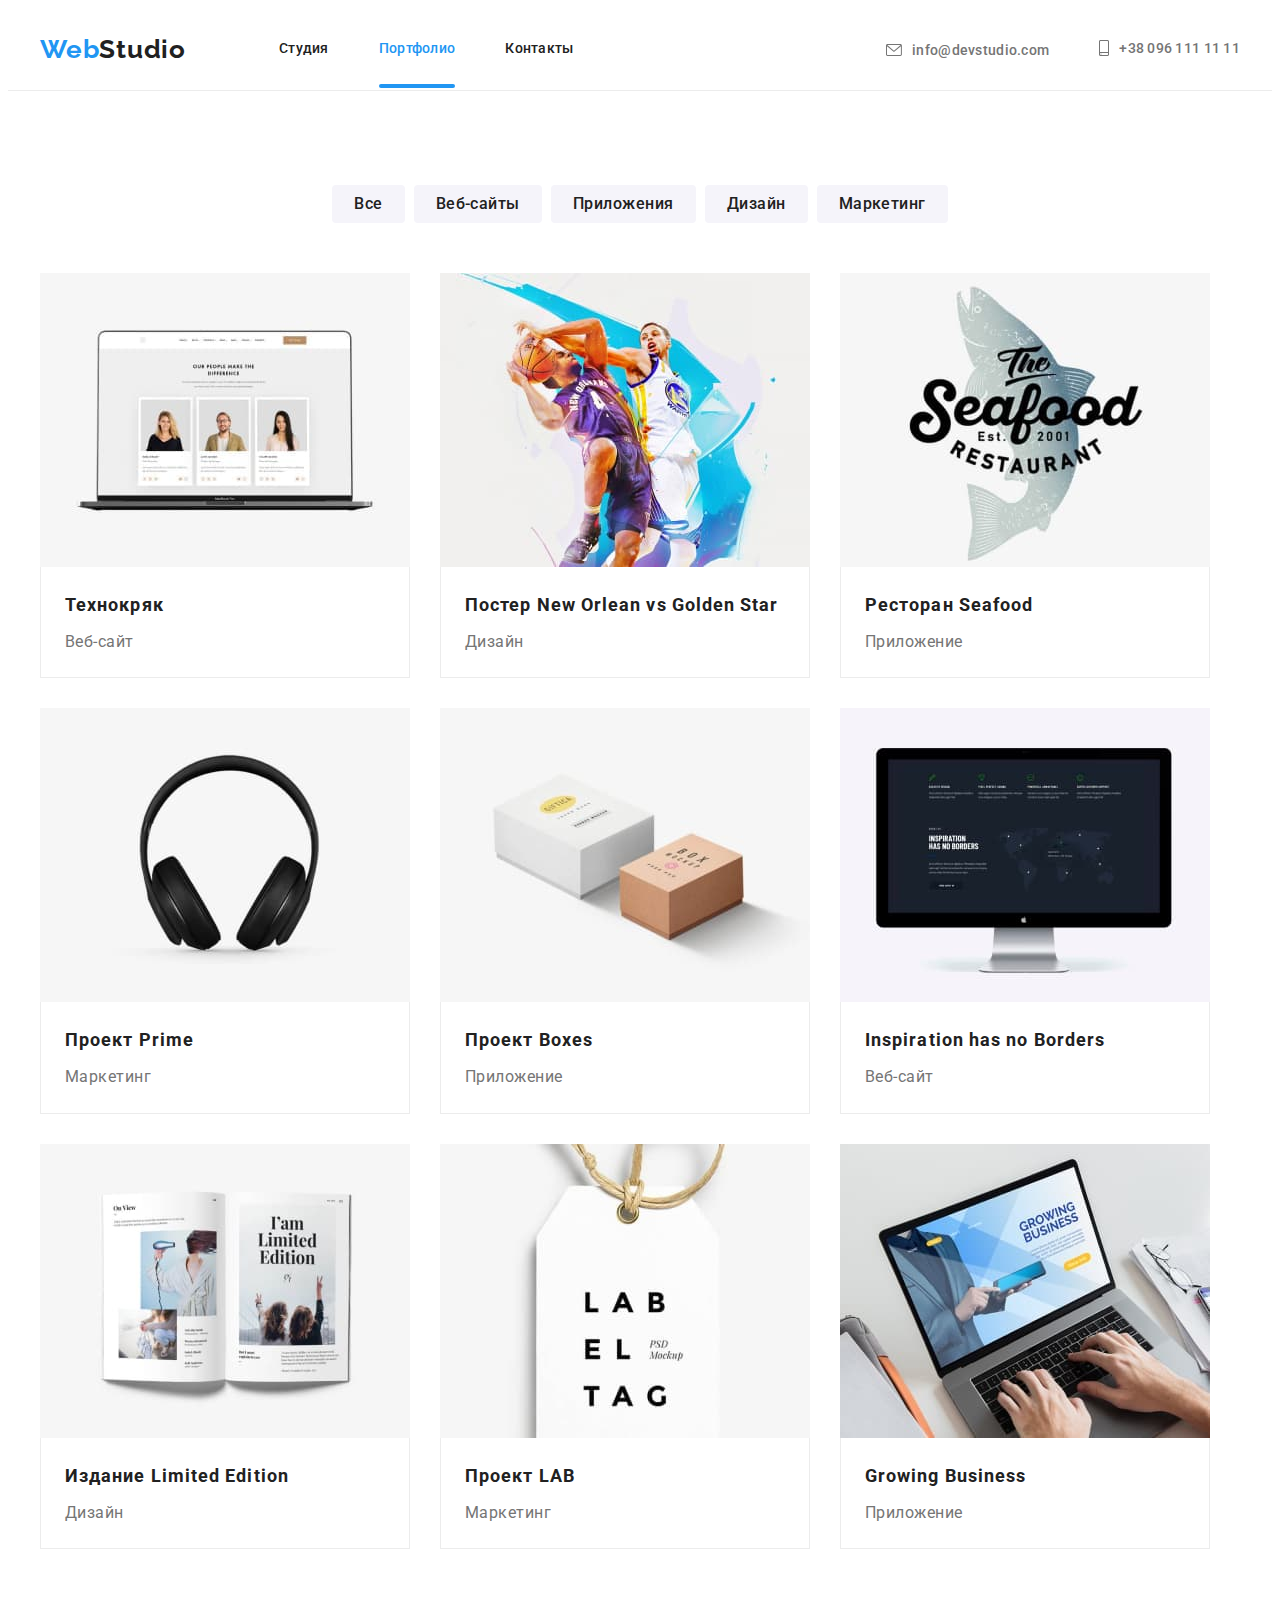
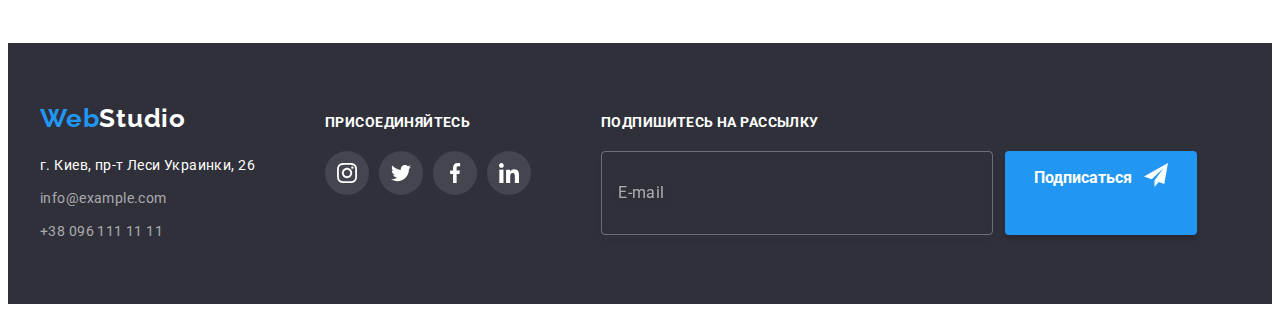
==== portfolio.html @ 739964b4 "copy" ====
<!DOCTYPE html>
<html lang="en">
    <head>
        <meta charset="UTF-8" />
        <meta http-equiv="X-UA-Compatible" content="IE=edge" />
        <meta name="viewport" content="width=device-width, initial-scale=1.0" />
        <title>WebStudio</title>
        <link rel="preconnect" href="https://fonts.googleapis.com" />
        <link rel="preconnect" href="https://fonts.gstatic.com" crossorigin />
        <link
            href="https://fonts.googleapis.com/css2?family=Raleway:wght@700&family=Roboto:wght@400;500;700;900&display=swap"
            rel="stylesheet"
        />
        <link
            rel="stylesheet"
            href="https://cdnjs.cloudflare.com/ajax/libs/modern-normalize/1.1.0/modern-normalize.min.css"
            integrity="sha512-wpPYUAdjBVSE4KJnH1VR1HeZfpl1ub8YT/NKx4PuQ5NmX2tKuGu6U/JRp5y+Y8XG2tV+wKQpNHVUX03MfMFn9Q=="
            crossorigin="anonymous"
            referrerpolicy="no-referrer"
        />
        <link rel="stylesheet" href="./css/styles.css" />
    </head>
    <body class="portfolio-body">
        <header class="header">
            <div class="container">
                <a class="header-logo link" href="/"
                    >Web<span class="header-logo-studio">Studio</span>
                </a>
                <nav class="header-nav">
                    <ul class="header-list list">
                        <li class="header-item">
                            <a href="./index.html" class="header-link link"
                                >Студия</a
                            >
                        </li>

                        <li class="header-item">
                            <a
                                href="./portfolio.html"
                                class="header-link link current"
                                >Портфолио</a
                            >
                        </li>

                        <li class="header-item">
                            <a href="" class="header-link link">Контакты</a>
                        </li>
                    </ul>
                </nav>
                <ul class="contacts list list">
                    <li class="header-contacts-item link">
                        <a
                            href="mailto:info@devstudio.com"
                            class="header-mail link"
                            ><svg
                                class="header-icon envelope"
                                width="16"
                                height="12"
                            >
                                <use
                                    href="./images/icons.svg#icon-envelope"
                                ></use></svg
                            >info@devstudio.com</a
                        >
                    </li>

                    <li class="header-contacts-item link">
                        <a href="tel:+380961111111" class="header-tel link"
                            ><svg
                                class="header-icon envelope"
                                width="10"
                                height="16"
                            >
                                <use
                                    href="./images/icons.svg#icon-smartphone"
                                ></use></svg
                            >+38 096 111 11 11</a
                        >
                    </li>
                </ul>
            </div>
        </header>

        <main>
            <section class="filter section">
                <div class="container">
                    <h1 class="invisible-title" hidden>filter</h1>
                    <ul class="filter-list list">
                        <li class="filter-item">
                            <button type="button" class="filter-btn">
                                Все
                            </button>
                        </li>

                        <li class="filter-item">
                            <button type="button" class="filter-btn">
                                Веб-сайты
                            </button>
                        </li>

                        <li class="filter-item">
                            <button type="button" class="filter-btn">
                                Приложения
                            </button>
                        </li>

                        <li class="filter-item">
                            <button type="button" class="filter-btn">
                                Дизайн
                            </button>
                        </li>

                        <li class="filter-item">
                            <button type="button" class="filter-btn">
                                Маркетинг
                            </button>
                        </li>
                    </ul>
                    <ul class="portfolio-list list">
                        <li class="portfolio-item">
                            <a href="" class="portfolio-link link">
                                <div class="portfolio-top-wrap">
                                    <img
                                        src="./images/imgportfolio1.jpg"
                                        alt="laptop"
                                        width="370"
                                        height="294"
                                    />
                                    <p class="portfolio-hover-text link">
                                        Ресурс предлагает комплексные
                                        предложения с разным уровнем функционала
                                        и сервисов. Все это позволит посетителю
                                        получить исчерпывающие сведения о
                                        компании или частном лице.
                                    </p>
                                </div>

                                <div class="portfolio-title-text">
                                    <h2 class="portfolio-title">Технокряк</h2>
                                    <p class="portfolio-text">Веб-сайт</p>
                                    <p></p>
                                </div>
                            </a>
                        </li>

                        <li class="portfolio-item">
                            <a href="" class="portfolio-link link">
                                <img
                                    src="./images/imgportfolio2.jpg"
                                    alt="basketball"
                                    width="370"
                                    height="294"
                                />
                                <div class="portfolio-title-text">
                                    <h2 class="portfolio-title">
                                        Постер New Orlean vs Golden Star
                                    </h2>
                                    <p class="portfolio-text">Дизайн</p>
                                    <p></p>
                                </div>
                            </a>
                        </li>

                        <li class="portfolio-item">
                            <a href="" class="portfolio-link link">
                                <img
                                    src="./images/imgportfolio3.jpg"
                                    alt="restaurant logo"
                                    width="370"
                                    height="294"
                                />
                                <div class="portfolio-title-text">
                                    <h2 class="portfolio-title">
                                        Ресторан Seafood
                                    </h2>
                                    <p class="portfolio-text">Приложение</p>
                                    <p></p>
                                </div>
                            </a>
                        </li>

                        <li class="portfolio-item">
                            <a href="" class="portfolio-link link">
                                <img
                                    src="./images/imgportfolio4.jpg"
                                    alt="headphone"
                                    width="370"
                                    height="294"
                                />
                                <div class="portfolio-title-text">
                                    <h2 class="portfolio-title">
                                        Проект Prime
                                    </h2>
                                    <p class="portfolio-text">Маркетинг</p>
                                    <p></p>
                                </div>
                            </a>
                        </li>

                        <li class="portfolio-item">
                            <a href="" class="portfolio-link link">
                                <img
                                    src="./images/imgportfolio5.jpg"
                                    alt="boxes"
                                    width="370"
                                    height="294"
                                />
                                <div class="portfolio-title-text">
                                    <h2 class="portfolio-title">
                                        Проект Boxes
                                    </h2>
                                    <p class="portfolio-text">Приложение</p>
                                    <p></p>
                                </div>
                            </a>
                        </li>

                        <li class="portfolio-item">
                            <a href="" class="portfolio-link link">
                                <img
                                    src="./images/imgportfolio6.jpg"
                                    alt="monitor"
                                    width="370"
                                    height="294"
                                />
                                <div class="portfolio-title-text">
                                    <h2 class="portfolio-title">
                                        Inspiration has no Borders
                                    </h2>
                                    <p class="portfolio-text">Веб-сайт</p>
                                    <p></p>
                                </div>
                            </a>
                        </li>

                        <li class="portfolio-item">
                            <a href="" class="portfolio-link link">
                                <img
                                    src="./images/imgportfolio7.jpg"
                                    alt="journal"
                                    width="370"
                                    height="294"
                                />
                                <div class="portfolio-title-text">
                                    <h2 class="portfolio-title">
                                        Издание Limited Edition
                                    </h2>
                                    <p class="portfolio-text">Дизайн</p>
                                    <p></p>
                                </div>
                            </a>
                        </li>

                        <li class="portfolio-item">
                            <a href="" class="portfolio-link link">
                                <img
                                    src="./images/imgportfolio8.jpg"
                                    alt="label"
                                    width="370"
                                    height="294"
                                />
                                <div class="portfolio-title-text">
                                    <h2 class="portfolio-title">Проект LAB</h2>
                                    <p class="portfolio-text">Маркетинг</p>
                                    <p></p>
                                </div>
                            </a>
                        </li>

                        <li class="portfolio-item">
                            <a href="" class="portfolio-link link">
                                <img
                                    src="./images/imgportfolio9.jpg"
                                    alt="growing business"
                                    width="370"
                                    height="294"
                                />
                                <div class="portfolio-title-text">
                                    <h2 class="portfolio-title">
                                        Growing Business
                                    </h2>
                                    <p class="portfolio-text">Приложение</p>
                                    <p></p>
                                </div>
                            </a>
                        </li>
                    </ul>
                </div>
            </section>
        </main>

        <footer class="footer">
            <div class="container">
                <div class="address">
                    <a class="footer-logo link" href="WedStudio"
                        >Web<span class="footer-studio">Studio</span>
                    </a>
                    <address class="footer-address">
                        <ul class="footer-list list">
                            <li class="footer-item">
                                <a
                                    class="footer-addres-link link"
                                    href="https://goo.gl/maps/2mAzJmAGpDU8Xr4V7"
                                    target="_blank"
                                    rel="noopener nofollow noreferrer"
                                    >г. Киев, пр-т Леси Украинки, 26</a
                                >
                            </li>

                            <li class="footer-item">
                                <a
                                    class="footer-link link"
                                    href="mailto:info@devstudio.com"
                                    >info@example.com</a
                                >
                            </li>

                            <li class="footer-item">
                                <a
                                    class="footer-tel link"
                                    href="tel:+380961111111"
                                    >+38 096 111 11 11</a
                                >
                            </li>
                        </ul>
                    </address>
                </div>

                <div class="join">
                    <strong class="join-title">присоединяйтесь</strong>
                    <ul class="join-list list">
                        <li class="join-item">
                            <a href="" class="join-link link">
                                <svg class="join-icon" width="20" height="20">
                                    <use
                                        href="./images/icons.svg#icon-instagram"
                                    ></use>
                                </svg>
                            </a>
                        </li>
                        <li class="join-item">
                            <a href="" class="join-link link"
                                ><svg class="join-icon" width="20" height="20">
                                    <use
                                        href="./images/icons.svg#icon-twitter"
                                    ></use></svg
                            ></a>
                        </li>
                        <li class="join-item">
                            <a href="" class="join-link link"
                                ><svg class="join-icon" width="20" height="20">
                                    <use
                                        href="./images/icons.svg#icon-facebook"
                                    ></use></svg
                            ></a>
                        </li>
                        <li class="join-item">
                            <a href="" class="join-link link"
                                ><svg class="join-icon" width="20" height="20">
                                    <use
                                        href="./images/icons.svg#icon-linkedin"
                                    ></use></svg
                            ></a>
                        </li>
                    </ul>
                </div>

                <div class="subscribe">
                    <strong class="subscribe-title"
                        >Подпишитесь на рассылку</strong
                    >
                    <form class="subscribe-wrap">
                        <input
                            type="email"
                            name="subscribe-email"
                            id="subscribe-email"
                            placeholder="E-mail"
                            class="subscribe-input-email"
                        />
                        <button type="submit" class="subscribe-btn">
                            Подписаться
                            <svg class="subscribe-icon" width="24" height="24">
                                <use
                                    href="./images/icons.svg#icon-icon-send"
                                ></use>
                            </svg>
                        </button>
                    </form>
                </div>
            </div>
        </footer>
    </body>
</html>
---- css/styles.css ----
/* logo та зсилки (якорі)  color: #2196F3 */
/* Колір основного тексту  color: #212121; */
/* Додатковий колір тексту color: #757575; */
/* колір заголовоку та шрифту футера color: #ffffff;  */
/* футер та перша секція   background: #2F303A */
/* шрифти font-family: 'Raleway', sans-serif;
font-family: 'Roboto', sans-serif; */
/* * {
    margin: 0;
    padding: 0;
    box-sizing: border-box;
} */
:root {
    --font-family-color: #212121;
    --btn-color: #ffffff;
    --btn-br-color: #2196f3;
    --hero-title-color: #fff;
    --mine-title-color: #212121;
    --mine-color-text: #212121;
    --second-color-text: #757575;
    --accent-color: #2196f3;
    --mine-br-color: #ffffff;
    --second-br-color: #2f303a;
    --third-br-color: #e5e5e5;
    --border-solid-color: #ececec;
    --btn-color-blak: #212121;
    --typical-margin: 20px;
    --typical-secon-margine: 30px;
    --icon-color: #afb1b8;
    --second-icon-color: #ffffff;
    --third-icon-color: #212121;
    --card-shadow: 0px 2px 1px -1px rgba(0, 0, 0, 0.2),
        0px 1px 1px 0px rgba(0, 0, 0, 0.14), 0px 1px 3px 0px rgba(0, 0, 0, 0.12);
    --second-title-color: #ffffff;
    ---transition-hover: 250ms cubic-bezier(0.4, 0, 0.2, 1);
}

/* -------------------------------------RESET------------------------------------ */

p,
h1,
h2,
h3,
h4,
h5,
h6 {
    margin: 0;
}

ul,
ol {
    margin: 0;
    padding-left: 0;
}

button {
    cursor: pointer;
}

img {
    display: block;
    max-width: 100%;
    height: auto;
}

body {
    font-family: "Roboto", sans-serif;
    color: var(--font-family-color);
}

.container {
    width: 1200px;
    margin: 0 auto;
    padding-left: 15px;
    padding-right: 15px;
}

.link {
    text-decoration: none;
}

.list {
    list-style: none;
}
/* --------------------------HEADER------------------------------------ */

.header {
    /* padding-top: 24px;
    padding-bottom: 25px; */

    border-bottom: 1px solid var(--border-solid-color);
    background: var(--mine-br-color);
}

.header-logo {
    margin-right: 93px;

    font-family: "Raleway";
    font-weight: 700;
    font-size: 26px;
    line-height: 1.19;
    letter-spacing: 0.03em;
    color: var(--accent-color);
}

.header-logo-studio {
    color: var(--mine-title-color);
}

/* --------------------------HEADER-NAV----------------------------------- */

.header .container {
    display: flex;
    align-items: center;
}

.header-list {
    display: flex;
    align-items: center;
}

.contacts {
    display: flex;
    margin-left: auto;
    align-items: baseline;
}

.header-list li:not(:last-child),
.contacts li:not(:last-child) {
    margin-right: 50px;
}

.header .header-link {
    color: var(--mine-title-color);
    padding-top: 32px;
    padding-bottom: 32px;
    position: relative;
    transition: color var(---transition-hover);
}

.header-nav {
    background-color: var(--mine-br-color);
}

.header-nav {
    font-weight: 500;
    font-size: 14px;
    line-height: 1.14;
    letter-spacing: 0.02em;

    color: var(--mine-title-color);
    background-color: var(--mine-br-color);
}

.header-list .header-link.current {
    color: var(--accent-color);
}

.header-link.current::after {
    content: "";
    position: absolute;
    width: 100%;
    height: 4px;
    border-radius: 2px;
    background-color: var(--accent-color);
    left: 0;
    bottom: 0;
}

.header-mail,
.header-tel {
    display: flex;
    align-items: center;

    font-weight: 500;
    font-size: 14px;
    line-height: 16px;
    letter-spacing: 0.02em;
    color: var(--second-color-text);
    padding: 32px 0;
    transition: color var(---transition-hover);
}

.header-link:hover,
.header-link:focus,
.header-mail:hover,
.header-mail:focus,
.header-tel:hover,
.header-tel:focus {
    color: var(--accent-color);
}

.header-contacts-item .header-icon {
    margin-right: 10px;
    fill: currentColor;
}

.header-contacts-item:hover .header-icon,
.header-contacts-item:focus .header-icon {
    fill: currentColor;
}

/* --------------------------HERO----------------------------------- */

.hero {
    max-width: 1600px;
    /* align-items: center; */
    margin: 0 auto;
    background-color: #2f303a;
    background-image: linear-gradient(
            rgba(47, 48, 58, 0.4),
            rgba(47, 48, 58, 0.4)
        ),
        url(../images/hero-img.jpg);
    background-repeat: no-repeat;
    background-position: center;
    background-size: cover;
    padding: 200px 0;
    /* flex-grow: 1; */
}

.hero-title {
    font-weight: 900;
    font-size: 44px;
    line-height: 1.36;
    color: var(--hero-title-color);
    text-align: center;
    letter-spacing: 0.06em;
    text-transform: uppercase;
    margin-bottom: 30px;
}

.hero-btn {
    padding: 10px 32px;

    font-family: inherit;
    font-weight: 700;
    font-size: 16px;
    line-height: 1.87;
    text-align: center;
    color: var(--btn-color);
    background-color: var(--btn-br-color);
    box-shadow: 0px 4px 4px rgba(0, 0, 0, 0.15);
    border-radius: 4px;
    margin: 0 auto;
    display: block;
    border: none;
    transition: background var(---transition-hover),
        box-shadow var(---transition-hover);
}

.hero-btn:hover,
.hero-btn:focus {
    background: #188ce8;
    box-shadow: 0px 4px 4px rgba(0, 0, 0, 0.15);
    border-radius: 4px;
}

/* --------------------------SPECIFIX----------------------------------- */

.specifics {
    padding-top: 94px;
}

.specifics .specifics-list {
    display: flex;
    align-items: center;
    justify-content: space-between;
}

.for-img {
    height: 120px;
    display: flex;
    align-items: center;
    justify-content: center;

    background: #f5f4fa;
    border-radius: 4px;
    margin-bottom: 30px;
}

.specifics-icon {
    width: 70px;
    height: 70px;
}

.specifics-item {
    width: 270px;
}

.invisible-title,
.hidden {
    position: absolute;
    width: 1px;
    height: 1px;
    margin: -1px;
    border: 0;
    padding: 0;
    white-space: nowrap;
    clip-path: inset(100%);
    clip: rect(0 0 0 0);
    overflow: hidden;
}

.specifics-title {
    font-weight: 700;
    font-size: 14px;
    line-height: 1.14;
    letter-spacing: 0.03em;
    text-transform: uppercase;
    color: var(--mine-color-text);
    margin-bottom: 10px;
}

.specifics-text {
    font-size: 14px;
    line-height: 1.71;
    letter-spacing: 0.03em;
    color: var(--second-color-text);
    /* max-width: 270px; */
}

/* --------------------------ABOUT----------------------------------- */

.about {
    padding-top: 94px;
    padding-bottom: 94px;
}

.about .about-list {
    display: flex;
    align-items: center;
}

.about .about-item + .about-item {
    flex-basis: calc(100% / 3 - 30px);
    margin-left: 30px;
}

.about-top-wrap {
    position: relative;
}

.about-top-text {
    position: absolute;
    left: 0;
    bottom: 0;
    height: 70px;
    width: 100%;

    font-weight: 700;
    font-size: 14px;
    line-height: 1.14;
    text-align: center;
    letter-spacing: 0.03em;
    text-transform: uppercase;
    background: rgba(47, 48, 58, 0.8);
    color: var(--second-title-color);
    /* padding: 27px 0px; */
    padding: 27px 0px;
}

.about-title {
    font-weight: 700;
    font-size: 36px;
    line-height: 1.16;
    text-align: center;
    letter-spacing: 0.03em;
    color: var(--mine-color-text);
    margin-bottom: 50px;
}

/* --------------------------TEAM----------------------------------- */

.team {
    padding-top: 94px;
    padding-bottom: 94px;
    background-color: #f5f4fa;
}

.team .team-list {
    display: flex;
}

.team .team-item:not(:last-child) {
    margin-right: 30px;
}

.team-text-center {
    background-color: #fff;
    text-align: center;
    padding-top: 30px;
    padding-bottom: 30px;
    box-shadow: 0px 1px 3px rgba(0, 0, 0, 0.12), 0px 1px 1px rgba(0, 0, 0, 0.14),
        0px 2px 1px rgba(0, 0, 0, 0.2);
    border-radius: 0px 0px 4px 4px;
}

.team-title {
    font-weight: 700;
    font-size: 36px;
    line-height: 1.16;
    text-align: center;
    letter-spacing: 0.03em;
    color: var(--mine-title-color);
    margin-bottom: 50px;
}

.team-title-bottom {
    font-weight: 500;
    font-size: 16px;
    line-height: 1.19;
    text-align: center;
    letter-spacing: 0.03em;

    color: var(--mine-color-text);
    margin-bottom: 10px;
}
.team-text {
    line-height: 1.18;
    text-align: center;
    letter-spacing: 0.03em;
    color: var(--second-color-text);
    margin-bottom: 16px;
}

/* soc */

.team-soc-list {
    display: flex;
    justify-content: center;
}

.team-soc-item {
    width: 44px;
    height: 44px;
    margin-right: 10px;
}

.team-soc-item:last-child {
    margin-right: 0;
}

.team-soc-link {
    width: 100%;
    height: 100%;
    background-color: var(--btn-color);
    border-radius: 50%;
    display: flex;
    align-items: center;
    justify-content: center;
    transition: background-color var(---transition-hover);
}

.team-soc-icon {
    fill: var(--icon-color);
    transition: fill var(---transition-hover);
}

.team-soc-link:hover,
.team-soc-link:focus {
    background-color: var(--btn-br-color);
}

.team-soc-link:hover .team-soc-icon,
.team-soc-link:focus .team-soc-icon {
    fill: var(--btn-color);
}

/* --------------------------CUSTOMERS----------------------------------- */

.customers {
    padding-top: 94px;
    padding-bottom: 94px;
}

.customers-title {
    font-weight: 700;
    font-size: 36px;
    line-height: 1.16;
    text-align: center;
    letter-spacing: 0.03em;
    color: var(--mine-title-color);
    margin-bottom: 50px;
}

.customers-list {
    padding: 0;
    margin: 0;

    display: flex;
    flex-wrap: nowrap;
    margin-left: calc(-1 * var(--typical-secon-margine));
    margin-top: calc(-1 * var(--typical-secon-margine));
}

.customers-list > .customers-item {
    flex-basis: calc(100% / 6 - var(--typical-secon-margine));
    margin-left: var(--typical-secon-margine);
    margin-top: var(--typical-secon-margine);

    width: 170px;
    height: 92px;
}

.customers-link {
    width: 100%;
    height: 100%;
    display: flex;
    align-items: center;
    justify-content: center;

    border: 1px solid #afb1b8;
    border-radius: 4px;
    transition: border var(---transition-hover);
}

.customers-icon {
    fill: #afb1b8;
    transition: fill var(---transition-hover);
}

.customers-link:hover,
.customers-link:focus {
    border: 1px solid var(--btn-br-color);
}

.customers-link:hover .customers-icon,
.customers-link:focus .customers-icon {
    fill: var(--btn-br-color);
}

/* --------------------------FOOTER----------------------------------- */

.footer {
    background-color: #2f303a;
    padding: 60px 0;
}

.footer .container {
    display: flex;
    align-items: baseline;
}

.footer-logo {
    display: block;
    font-family: "Raleway";
    font-weight: 700;
    font-size: 26px;
    line-height: 1.19;
    letter-spacing: 0.03em;
    color: #2196f3;

    margin-bottom: var(--typical-margin);
}

.footer-studio {
    color: #ffffff;
}

.footer-adres {
    font-style: normal;
    margin-top: 20px;
    /* outline: 1px solid pink; */
}

.footer-list .footer-item + .footer-item {
    margin-top: 9px;
}

.footer-addres-link {
    font-size: 14px;
    font-style: normal;
    line-height: 1.71;
    letter-spacing: 0.03em;
    color: #ffffff;
}

.footer-link,
.footer-tel {
    font-style: normal;
    font-size: 14px;
    line-height: 1.71;
    letter-spacing: 0.03em;
    color: rgba(255, 255, 255, 0.6);
    display: block;
}

/* ---------------------------------JOIN---------------------------------------- */

.join {
    margin-left: 70px;
}

.join-title,
.subscribe-title {
    font-family: "Roboto";
    font-weight: 700;
    font-size: 14px;
    line-height: 1.14;
    letter-spacing: 0.03em;
    text-transform: uppercase;

    color: var(--second-title-color);
}

.join-list {
    display: flex;
    margin-top: var(--typical-margin);
}

.join-item {
    width: 44px;
    height: 44px;
    margin-right: 10px;
}

.join-item:last-child {
    margin-right: 0;
}

.join-link {
    width: 100%;
    height: 100%;
    background: rgba(255, 255, 255, 0.1);
    border-radius: 50%;
    display: flex;
    align-items: center;
    justify-content: center;
    transition: background-color var(---transition-hover);
}

.join-icon {
    fill: var(--second-icon-color);
    transition: fill var(---transition-hover);
}

.join-link:hover,
.join-link:focus {
    background-color: var(--btn-br-color);
}

.join-link:hover .join-icon,
.join-link:focus .join-icon {
    fill: var(--btn-color);
}

/* --------------------------SUBSCRIBE----------------------------------- */

.subscribe {
    margin-left: 70px;
}

.subscribe-wrap {
    display: flex;
    margin-top: var(--typical-margin);
}

.subscribe-input-email {
    background-color: transparent;
    border: 1px solid rgba(255, 255, 255, 0.3);
    filter: drop-shadow(0px 4px 4px rgba(0, 0, 0, 0.15));
    border-radius: 4px;
    margin-right: 12px;
    padding: 16px;

    width: 358px;
    height: 50px;

    font-size: 16px;
    line-height: 1.25;
    display: flex;
    align-items: center;
    letter-spacing: 0.03em;

    color: rgba(255, 255, 255, 0.6);
}

.subscribe-input-email::placeholder {
    font-family: "Roboto";
    font-style: normal;
    font-weight: 400;
    font-size: 16px;
    line-height: 1.25;

    display: flex;
    align-items: center;
    letter-spacing: 0.03em;

    color: rgba(255, 255, 255, 0.6);
}

.subscribe-btn {
    padding: 12px 29px;

    font-family: inherit;
    font-weight: 700;
    font-size: 16px;
    line-height: 1.87;
    text-align: center;
    color: var(--btn-color);
    background-color: var(--btn-br-color);
    box-shadow: 0px 4px 4px rgba(0, 0, 0, 0.15);
    border-radius: 4px;
    margin: 0 auto;
    display: flex;
    border: none;
    transition: background var(---transition-hover),
        box-shadow var(---transition-hover);
}

.subscribe-btn:hover,
.subscribe-btn:focus {
    background: #188ce8;
    box-shadow: 0px 4px 4px rgba(0, 0, 0, 0.15);
    border-radius: 4px;
}

.subscribe-icon {
    margin-left: 12px;
}

/* --------------------------portfolio.html----------------------------------- */

/* --------------------------FILTER-BTN----------------------------------- */

.filter {
    padding-top: 94px;
    padding-bottom: 94px;
}
.filter .filter-list {
    display: flex;
    align-items: center;
    justify-content: center;
}

.filter .filter-item:not(:last-child) {
    margin-right: 9px;
}

.filter-list {
    margin-bottom: 50px;
}

.filter-btn {
    padding: 6px 22px;
    font-family: inherit;
    font-weight: 500;
    font-size: 16px;
    line-height: 1.62;
    text-align: center;
    letter-spacing: 0.03em;
    color: var(--btn-color-blak);
    background: #f5f4fa;
    border-radius: 4px;
    border: none;
    transition: background var(---transition-hover),
        color var(---transition-hover), box-shadow var(---transition-hover);
}

.filter-btn:hover,
.filter-btn:focus {
    background: var(--btn-br-color);
    color: var(--btn-color);
    box-shadow: 0px 3px 1px rgba(0, 0, 0, 0.1), 0px 1px 2px rgba(0, 0, 0, 0.08),
        0px 2px 2px rgba(0, 0, 0, 0.12);
    border-radius: 4px;
}

.filter .portfolio-list {
    display: flex;
    flex-wrap: wrap;
}

.filter .portfolio-item {
    margin-right: 30px;
    margin-bottom: 30px;
}

.filter .portfolio-item:nth-child(3n) {
    margin-right: 0;
}

.filter .portfolio-item:nth-last-child(-n + 3) {
    margin-bottom: 0px;
}

/* --------------------------------PORTFOLIO------------------------------------- */

.portfolio-link {
    display: block;
}

.portfolio-link:hover,
.portfolio-link:focus {
    box-shadow: 0px 1px 1px rgba(0, 0, 0, 0.12), 0px 4px 4px rgba(0, 0, 0, 0.06),
        1px 4px 6px rgba(0, 0, 0, 0.16);
    transition: box-shadow var(---transition-hover);
}

.portfolio-link:hover .portfolio-hover-text,
.portfolio-link:focus .portfolio-hover-text {
    transform: translateY(0%);
}

.portfolio-top-wrap {
    position: relative;
    overflow: hidden;
}

.portfolio-hover-text {
    position: absolute;
    top: 0;

    font-style: normal;
    font-weight: 400;
    font-size: 18px;
    line-height: 1.56;

    padding: 63px 24px;
    line-height: 1.5;
    height: 100%;
    transform: translateY(100%);
    transition: transform 300ms linear;

    color: var(--hero-title-color);
    background: rgba(33, 150, 243, 0.9);
}

.portfolio-title-text {
    padding: 20px 24px;
    border-left: 1px solid var(--border-solid-color);
    border-right: 1px solid var(--border-solid-color);
    border-bottom: 1px solid var(--border-solid-color);
}

.portfolio-title {
    margin-bottom: 4px;
    font-weight: 700;
    font-size: 18px;
    line-height: 2;
    letter-spacing: 0.06em;
    color: var(--mine-color-text);
}
.portfolio-text {
    line-height: 1.9;
    letter-spacing: 0.03em;
    color: var(--second-color-text);
}

/* --------------------------------------------------------BACKDROP----------------------------------------------- */

.backdrop {
    width: 100%;
    height: 100%;
    position: fixed;
    /* width: 1600px;
    height: 1024px; */
    left: 0px;
    top: 0px;

    background: rgba(0, 0, 0, 0.2);

    transition: visibility var(---transition-hover),
        opacity var(---transition-hover);
}

.backdrop.is-hidden .modal {
    transform: translate(-50%, -50%) scale(1.1) rotateX(90deg);
}

/* --------------------------------------------------------MODAL----------------------------------------------- */

.modal {
    position: absolute;
    width: 528px;
    min-height: 581px;
    left: 50%;
    top: 50%;
    transform: translate(-50%, -50%) scale(1) rotateZ(0);
    transition: transform var(---transition-hover);

    background: var(--mine-br-color);
    box-shadow: 0px 1px 3px rgba(0, 0, 0, 0.12), 0px 1px 1px rgba(0, 0, 0, 0.14),
        0px 2px 1px rgba(0, 0, 0, 0.2);
    border-radius: 4px;
    padding: 40px;
}

.modal-btn-close {
    position: absolute;
    top: 10px;
    right: 10px;

    height: 30px;

    display: flex;
    align-items: center;
    justify-content: center;

    border-radius: 50%;
    background: transparent;
    border: 1px solid rgba(0, 0, 0, 0.1);
}

.modal-btn-close-icon {
    transition: fill var(---transition-hover);
}

.modal-btn-close:hover .modal-btn-close-icon,
.modal-btn-close:focus .modal-btn-close-icon {
    fill: var(--btn-br-color);
}

.is-hidden {
    visibility: hidden;
    opacity: 0;
    pointer-events: none;
}

.no-scroll {
    overflow: hidden;
}

/* --------------------------------------------------------FORM----------------------------------------------- */

.modal-title {
    font-weight: 700;
    font-size: 20px;
    line-height: 1.15;
    text-align: center;
    letter-spacing: 0.03em;

    color: var(--mine-title-color);
    margin-bottom: 12px;
}

.modal-field {
    /* position: relative; */
    margin-bottom: 10px;
}

.input-wrap {
    position: relative;
}

.modal-label {
    font-size: 12px;
    line-height: 1.16;

    letter-spacing: 0.01em;

    color: var(--second-color-text);

    margin-bottom: 4px;
}

.modal-input {
    position: relative;

    width: 100%;
    height: 40px;
    /* margin-bottom: 14px; */
    margin-top: 4px;
    padding-left: 42px;

    outline: none;
    border: 1px solid rgba(33, 33, 33, 0.2);
    border-radius: 4px;
    transition: border var(---transition-hover);
}

/* input-icon */

.input-icon {
    position: absolute;

    top: 50%;
    left: 15px;

    fill: var(--third-icon-color);

    transform: translateY(-50%);
    transition: fill var(---transition-hover);
}

.modal-input:focus-within ~ .input-icon {
    fill: var(--accent-color);
}

.modal-input:hover,
.modal-input:focus {
    border: 1px solid var(--accent-color);
}

.modal-text {
    width: 100%;
    height: 100px;
    border: 1px solid rgba(33, 33, 33, 0.2);
    border-radius: 4px;
    resize: none;
    padding: 12px 16px;
    margin-top: 4px;
}

.modal-text::placeholder {
    font-family: "Roboto";
    font-style: normal;
    font-weight: 400;
    font-size: 14px;
    line-height: 16px;
    letter-spacing: 0.01em;

    color: rgba(117, 117, 117, 0.5);
}

.modal-agreement-text {
    font-size: 14px;
    line-height: 1.71;
    letter-spacing: 0.03em;

    color: var(--second-color-text);
    display: flex;
    align-items: center;
}

/* agreement-checkbox */

.modal-agreement-text::before {
    content: "";
    width: 16px;
    height: 14px;

    border: 2px solid var(--third-icon-color);
    border-radius: 3px;

    margin-right: 7px;
    transition: border-color var(---transition-hover);
}

.agreement-checkbox:checked + .modal-agreement-text::before {
    background-color: var(--accent-color);
    border: 2px solid var(--accent-color);
    background-image: url(../images/check.png);
}

.agreement-checkbox:focus + .modal-agreement-text::before,
.agreement-checkbox:hover + .modal-agreement-text::before {
    border-color: var(--accent-color);
}

/* agreement-link */

.agreement-link {
    font-size: 14px;
    line-height: 1.71;
    letter-spacing: 0.03em;
    margin-left: 4px;

    color: var(--accent-color);
    display: inline-block;
    padding: 0px;
    line-height: initial;
    border-bottom: 1px solid var(--accent-color); /* border-bottom: 1px solid var(--accent-color); */
}

/* modal-btn */

.modal-btn {
    padding: 10px 32px;

    font-family: inherit;
    font-weight: 700;
    font-size: 16px;
    line-height: 1.87;
    text-align: center;
    color: var(--btn-color);
    background-color: var(--btn-br-color);
    box-shadow: 0px 4px 4px rgba(0, 0, 0, 0.15);
    border-radius: 4px;
    margin: 0 auto;

    margin-top: 30px;

    display: block;
    border: none;
    transition: background var(---transition-hover),
        box-shadow var(---transition-hover);
}

.modal-btn:hover,
.modal-btn:focus {
    background: #188ce8;
    box-shadow: 0px 4px 4px rgba(0, 0, 0, 0.15);
    border-radius: 4px;
}
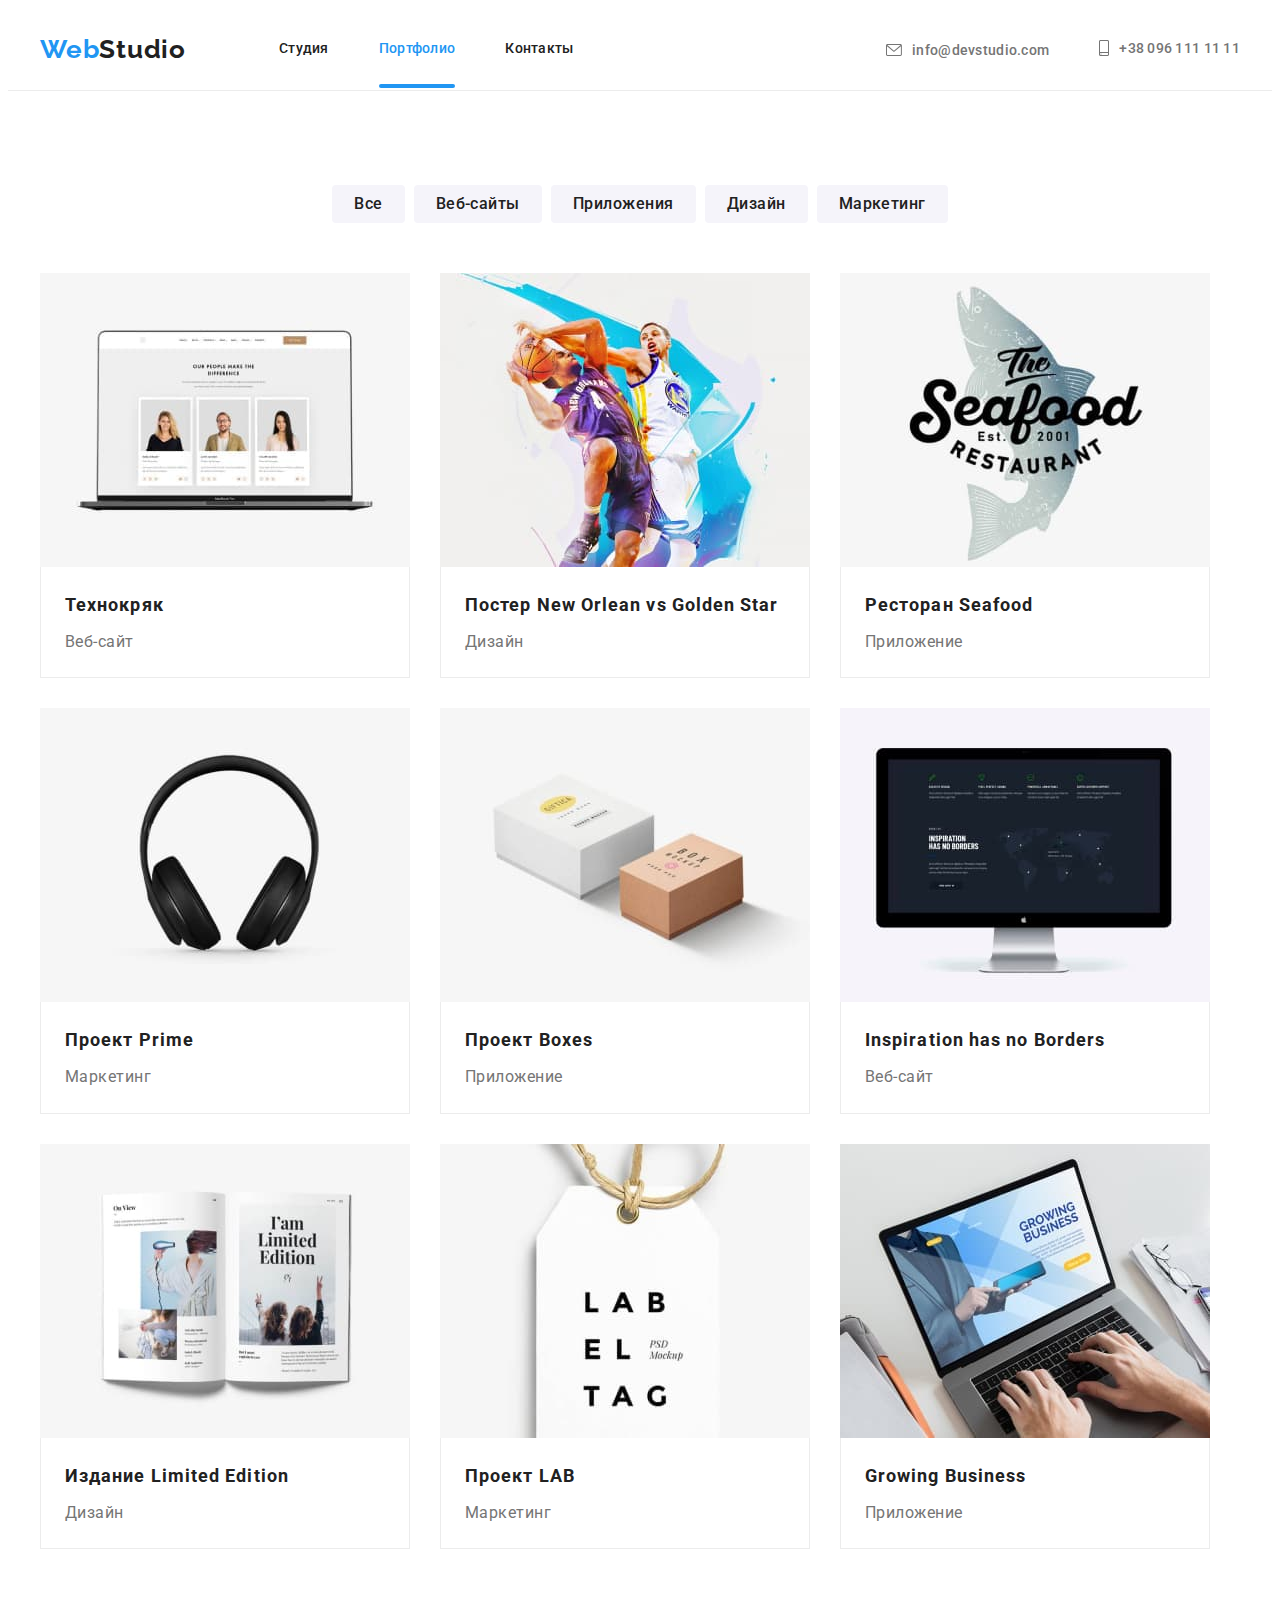
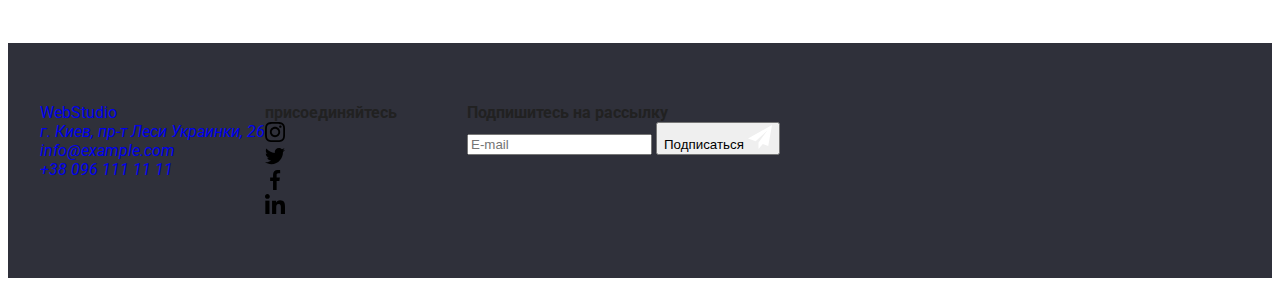
==== commit f62c77a4: "header in portfolio is done" ====
--- a/portfolio.html
+++ b/portfolio.html
@@ -23,51 +23,50 @@
     <body class="portfolio-body">
         <header class="header">
             <div class="container">
-                <a class="header-logo link" href="/"
-                    >Web<span class="header-logo-studio">Studio</span>
+                <a class="logo link logo--margin-right" href="/"
+                    >Web<span class="logo--darck">Studio</span>
                 </a>
-                <nav class="header-nav">
-                    <ul class="header-list list">
-                        <li class="header-item">
-                            <a href="./index.html" class="header-link link"
-                                >Студия</a
-                            >
-                        </li>
-
-                        <li class="header-item">
+                <nav class="nav">
+                    <ul class="nav__list list">
+                        <li class="nav__item">
+                            <a href="./index.html" class="nav__link link"
+                                >Студия
+                            </a>
+                        </li>
+                        <li class="nav__item">
                             <a
                                 href="./portfolio.html"
-                                class="header-link link current"
-                                >Портфолио</a
+                                class="nav__link current link"
                             >
-                        </li>
-
-                        <li class="header-item">
-                            <a href="" class="header-link link">Контакты</a>
+                                Портфолио
+                            </a>
+                        </li>
+                        <li class="nav__item">
+                            <a href="" class="nav__link link">Контакты</a>
                         </li>
                     </ul>
                 </nav>
-                <ul class="contacts list list">
-                    <li class="header-contacts-item link">
+                <ul class="contacts list">
+                    <li class="contacts__item link">
                         <a
                             href="mailto:info@devstudio.com"
-                            class="header-mail link"
-                            ><svg
-                                class="header-icon envelope"
+                            class="contacts__mail link"
+                        >
+                            <svg
+                                class="contacts__icon envelope"
                                 width="16"
                                 height="12"
                             >
                                 <use
                                     href="./images/icons.svg#icon-envelope"
                                 ></use></svg
-                            >info@devstudio.com</a
-                        >
+                            >info@devstudio.com
+                        </a>
                     </li>
-
-                    <li class="header-contacts-item link">
-                        <a href="tel:+380961111111" class="header-tel link"
+                    <li class="contacts__item link">
+                        <a href="tel:+380961111111" class="contacts__tel link"
                             ><svg
-                                class="header-icon envelope"
+                                class="contacts__icon smartphone"
                                 width="10"
                                 height="16"
                             >
--- a/css/styles.css
+++ b/css/styles.css
@@ -82,19 +82,36 @@
 .list {
     list-style: none;
 }
+
+/* ------------------------------------ */
+.hidden {
+    position: absolute;
+    width: 1px;
+    height: 1px;
+    margin: -1px;
+    border: 0;
+    padding: 0;
+    white-space: nowrap;
+    clip-path: inset(100%);
+    clip: rect(0 0 0 0);
+    overflow: hidden;
+}
+
+.button {
+    background: var(--btn-br-color);
+    box-shadow: 0px 4px 4px rgba(0, 0, 0, 0.15);
+    border-radius: 4px;
+}
+/* ------------------------------------- */
+
 /* --------------------------HEADER------------------------------------ */
 
 .header {
-    /* padding-top: 24px;
-    padding-bottom: 25px; */
-
     border-bottom: 1px solid var(--border-solid-color);
     background: var(--mine-br-color);
 }
 
-.header-logo {
-    margin-right: 93px;
-
+.logo {
     font-family: "Raleway";
     font-weight: 700;
     font-size: 26px;
@@ -103,7 +120,11 @@
     color: var(--accent-color);
 }
 
-.header-logo-studio {
+.logo--margin-right {
+    margin-right: 93px;
+}
+
+.logo--darck {
     color: var(--mine-title-color);
 }
 
@@ -114,7 +135,7 @@
     align-items: center;
 }
 
-.header-list {
+.nav__list {
     display: flex;
     align-items: center;
 }
@@ -125,12 +146,12 @@
     align-items: baseline;
 }
 
-.header-list li:not(:last-child),
+.nav__list li:not(:last-child),
 .contacts li:not(:last-child) {
     margin-right: 50px;
 }
 
-.header .header-link {
+.header .nav__link {
     color: var(--mine-title-color);
     padding-top: 32px;
     padding-bottom: 32px;
@@ -138,11 +159,7 @@
     transition: color var(---transition-hover);
 }
 
-.header-nav {
-    background-color: var(--mine-br-color);
-}
-
-.header-nav {
+.nav {
     font-weight: 500;
     font-size: 14px;
     line-height: 1.14;
@@ -152,11 +169,11 @@
     background-color: var(--mine-br-color);
 }
 
-.header-list .header-link.current {
+.nav__list .current {
     color: var(--accent-color);
 }
 
-.header-link.current::after {
+.nav__link.current::after {
     content: "";
     position: absolute;
     width: 100%;
@@ -167,8 +184,8 @@
     bottom: 0;
 }
 
-.header-mail,
-.header-tel {
+.contacts__mail,
+.contacts__tel {
     display: flex;
     align-items: center;
 
@@ -181,22 +198,22 @@
     transition: color var(---transition-hover);
 }
 
-.header-link:hover,
-.header-link:focus,
-.header-mail:hover,
-.header-mail:focus,
-.header-tel:hover,
-.header-tel:focus {
+.nav__link:hover,
+.nav__link:focus,
+.contacts__mail:hover,
+.contacts__mail:focus,
+.contacts__tel:hover,
+.contacts__tel:focus {
     color: var(--accent-color);
 }
 
-.header-contacts-item .header-icon {
+.contacts__item .contacts__icon {
     margin-right: 10px;
     fill: currentColor;
 }
 
-.header-contacts-item:hover .header-icon,
-.header-contacts-item:focus .header-icon {
+.contacts__item:hover .contacts__icon,
+.contacts__item:focus .contacts__icon {
     fill: currentColor;
 }
 
@@ -219,7 +236,7 @@
     /* flex-grow: 1; */
 }
 
-.hero-title {
+.hero__title {
     font-weight: 900;
     font-size: 44px;
     line-height: 1.36;
@@ -230,7 +247,7 @@
     margin-bottom: 30px;
 }
 
-.hero-btn {
+.hero__btn {
     padding: 10px 32px;
 
     font-family: inherit;
@@ -239,9 +256,7 @@
     line-height: 1.87;
     text-align: center;
     color: var(--btn-color);
-    background-color: var(--btn-br-color);
-    box-shadow: 0px 4px 4px rgba(0, 0, 0, 0.15);
-    border-radius: 4px;
+
     margin: 0 auto;
     display: block;
     border: none;
@@ -249,8 +264,8 @@
         box-shadow var(---transition-hover);
 }
 
-.hero-btn:hover,
-.hero-btn:focus {
+.hero__btn:hover,
+.hero__btn:focus {
     background: #188ce8;
     box-shadow: 0px 4px 4px rgba(0, 0, 0, 0.15);
     border-radius: 4px;
@@ -262,13 +277,17 @@
     padding-top: 94px;
 }
 
-.specifics .specifics-list {
+.specifics .specifics__list {
     display: flex;
     align-items: center;
     justify-content: space-between;
 }
 
-.for-img {
+.specifics__item {
+    width: 270px;
+}
+
+.svg-wrap {
     height: 120px;
     display: flex;
     align-items: center;
@@ -279,30 +298,12 @@
     margin-bottom: 30px;
 }
 
-.specifics-icon {
+.specifics__svg {
     width: 70px;
     height: 70px;
 }
 
-.specifics-item {
-    width: 270px;
-}
-
-.invisible-title,
-.hidden {
-    position: absolute;
-    width: 1px;
-    height: 1px;
-    margin: -1px;
-    border: 0;
-    padding: 0;
-    white-space: nowrap;
-    clip-path: inset(100%);
-    clip: rect(0 0 0 0);
-    overflow: hidden;
-}
-
-.specifics-title {
+.specifics__title {
     font-weight: 700;
     font-size: 14px;
     line-height: 1.14;
@@ -312,7 +313,7 @@
     margin-bottom: 10px;
 }
 
-.specifics-text {
+.specifics__text {
     font-size: 14px;
     line-height: 1.71;
     letter-spacing: 0.03em;
@@ -321,27 +322,36 @@
 }
 
 /* --------------------------ABOUT----------------------------------- */
+.about__title {
+    font-weight: 700;
+    font-size: 36px;
+    line-height: 1.16;
+    text-align: center;
+    letter-spacing: 0.03em;
+    color: var(--mine-color-text);
+    margin-bottom: 50px;
+}
 
 .about {
     padding-top: 94px;
     padding-bottom: 94px;
 }
 
-.about .about-list {
-    display: flex;
-    align-items: center;
-}
-
-.about .about-item + .about-item {
+.about .about__list {
+    display: flex;
+    align-items: center;
+}
+
+.about .about__item + .about__item {
     flex-basis: calc(100% / 3 - 30px);
     margin-left: 30px;
 }
 
-.about-top-wrap {
+.about__top-wrap {
     position: relative;
 }
 
-.about-top-text {
+.about__top-text {
     position: absolute;
     left: 0;
     bottom: 0;
@@ -360,16 +370,6 @@
     padding: 27px 0px;
 }
 
-.about-title {
-    font-weight: 700;
-    font-size: 36px;
-    line-height: 1.16;
-    text-align: center;
-    letter-spacing: 0.03em;
-    color: var(--mine-color-text);
-    margin-bottom: 50px;
-}
-
 /* --------------------------TEAM----------------------------------- */
 
 .team {
@@ -378,15 +378,25 @@
     background-color: #f5f4fa;
 }
 
-.team .team-list {
-    display: flex;
-}
-
-.team .team-item:not(:last-child) {
+.team__title {
+    font-weight: 700;
+    font-size: 36px;
+    line-height: 1.16;
+    text-align: center;
+    letter-spacing: 0.03em;
+    color: var(--mine-title-color);
+    margin-bottom: 50px;
+}
+
+.team .team__list {
+    display: flex;
+}
+
+.team .team__item:not(:last-child) {
     margin-right: 30px;
 }
 
-.team-text-center {
+.team__wrap {
     background-color: #fff;
     text-align: center;
     padding-top: 30px;
@@ -396,17 +406,7 @@
     border-radius: 0px 0px 4px 4px;
 }
 
-.team-title {
-    font-weight: 700;
-    font-size: 36px;
-    line-height: 1.16;
-    text-align: center;
-    letter-spacing: 0.03em;
-    color: var(--mine-title-color);
-    margin-bottom: 50px;
-}
-
-.team-title-bottom {
+.team__title-bottom {
     font-weight: 500;
     font-size: 16px;
     line-height: 1.19;
@@ -416,7 +416,7 @@
     color: var(--mine-color-text);
     margin-bottom: 10px;
 }
-.team-text {
+.team__text {
     line-height: 1.18;
     text-align: center;
     letter-spacing: 0.03em;
@@ -426,22 +426,22 @@
 
 /* soc */
 
-.team-soc-list {
+.soc__list {
     display: flex;
     justify-content: center;
 }
 
-.team-soc-item {
+.soc__item {
     width: 44px;
     height: 44px;
     margin-right: 10px;
 }
 
-.team-soc-item:last-child {
+.soc__item:last-child {
     margin-right: 0;
 }
 
-.team-soc-link {
+.soc__link {
     width: 100%;
     height: 100%;
     background-color: var(--btn-color);
@@ -452,29 +452,29 @@
     transition: background-color var(---transition-hover);
 }
 
-.team-soc-icon {
+.soc__icon {
     fill: var(--icon-color);
     transition: fill var(---transition-hover);
 }
 
-.team-soc-link:hover,
-.team-soc-link:focus {
+.soc__link:hover,
+.soc__link:focus {
     background-color: var(--btn-br-color);
 }
 
-.team-soc-link:hover .team-soc-icon,
-.team-soc-link:focus .team-soc-icon {
+.soc__link:hover .soc__icon,
+.soc__link:focus .soc__icon {
     fill: var(--btn-color);
 }
 
-/* --------------------------CUSTOMERS----------------------------------- */
-
-.customers {
+/* --------------------------client----------------------------------- */
+
+.client {
     padding-top: 94px;
     padding-bottom: 94px;
 }
 
-.customers-title {
+.client__title {
     font-weight: 700;
     font-size: 36px;
     line-height: 1.16;
@@ -484,7 +484,7 @@
     margin-bottom: 50px;
 }
 
-.customers-list {
+.client__list {
     padding: 0;
     margin: 0;
 
@@ -494,7 +494,7 @@
     margin-top: calc(-1 * var(--typical-secon-margine));
 }
 
-.customers-list > .customers-item {
+.client__list > .client__item {
     flex-basis: calc(100% / 6 - var(--typical-secon-margine));
     margin-left: var(--typical-secon-margine);
     margin-top: var(--typical-secon-margine);
@@ -503,7 +503,7 @@
     height: 92px;
 }
 
-.customers-link {
+.client__link {
     width: 100%;
     height: 100%;
     display: flex;
@@ -515,18 +515,18 @@
     transition: border var(---transition-hover);
 }
 
-.customers-icon {
+.client__icon {
     fill: #afb1b8;
     transition: fill var(---transition-hover);
 }
 
-.customers-link:hover,
-.customers-link:focus {
+.client__link:hover,
+.client__link:focus {
     border: 1px solid var(--btn-br-color);
 }
 
-.customers-link:hover .customers-icon,
-.customers-link:focus .customers-icon {
+.client__link:hover .client__icon,
+.client__link:focus .client__icon {
     fill: var(--btn-br-color);
 }
 
@@ -542,7 +542,7 @@
     align-items: baseline;
 }
 
-.footer-logo {
+/* .footer-logo {
     display: block;
     font-family: "Raleway";
     font-weight: 700;
@@ -552,23 +552,32 @@
     color: #2196f3;
 
     margin-bottom: var(--typical-margin);
-}
-
-.footer-studio {
+} */
+/* logo */
+.logo {
+    display: block;
+    font-family: "Raleway";
+    font-weight: 700;
+    font-size: 26px;
+    line-height: 1.19;
+    letter-spacing: 0.03em;
+    color: var(--accent-color);
+}
+
+.logo--margine-bottom {
+    margin-bottom: var(--typical-margin);
+}
+
+.logo--light {
     color: #ffffff;
 }
-
-.footer-adres {
-    font-style: normal;
-    margin-top: 20px;
-    /* outline: 1px solid pink; */
-}
-
-.footer-list .footer-item + .footer-item {
+/*  */
+
+.address__list .address__item + .address__item {
     margin-top: 9px;
 }
 
-.footer-addres-link {
+.address__location {
     font-size: 14px;
     font-style: normal;
     line-height: 1.71;
@@ -576,8 +585,8 @@
     color: #ffffff;
 }
 
-.footer-link,
-.footer-tel {
+.address__email,
+.address__tel {
     font-style: normal;
     font-size: 14px;
     line-height: 1.71;
@@ -586,14 +595,14 @@
     display: block;
 }
 
-/* ---------------------------------JOIN---------------------------------------- */
-
-.join {
+/* ---------------------------------social---------------------------------------- */
+
+.social {
     margin-left: 70px;
 }
 
-.join-title,
-.subscribe-title {
+.social__title,
+.subscribe__title {
     font-family: "Roboto";
     font-weight: 700;
     font-size: 14px;
@@ -604,22 +613,22 @@
     color: var(--second-title-color);
 }
 
-.join-list {
+.social__list {
     display: flex;
     margin-top: var(--typical-margin);
 }
 
-.join-item {
+.social__item {
     width: 44px;
     height: 44px;
     margin-right: 10px;
 }
 
-.join-item:last-child {
+.social__item:last-child {
     margin-right: 0;
 }
 
-.join-link {
+.social__link {
     width: 100%;
     height: 100%;
     background: rgba(255, 255, 255, 0.1);
@@ -630,18 +639,18 @@
     transition: background-color var(---transition-hover);
 }
 
-.join-icon {
+.social__icon {
     fill: var(--second-icon-color);
     transition: fill var(---transition-hover);
 }
 
-.join-link:hover,
-.join-link:focus {
+.social__link:hover,
+.social__link:focus {
     background-color: var(--btn-br-color);
 }
 
-.join-link:hover .join-icon,
-.join-link:focus .join-icon {
+.social__link:hover .social-icon,
+.social__link:focus .social-icon {
     fill: var(--btn-color);
 }
 
@@ -651,12 +660,14 @@
     margin-left: 70px;
 }
 
-.subscribe-wrap {
+.subscribe__wrap {
     display: flex;
     margin-top: var(--typical-margin);
 }
 
-.subscribe-input-email {
+.subscribe__email-input {
+    height: 50px;
+
     background-color: transparent;
     border: 1px solid rgba(255, 255, 255, 0.3);
     filter: drop-shadow(0px 4px 4px rgba(0, 0, 0, 0.15));
@@ -676,7 +687,7 @@
     color: rgba(255, 255, 255, 0.6);
 }
 
-.subscribe-input-email::placeholder {
+.subscribe__email-input::placeholder {
     font-family: "Roboto";
     font-style: normal;
     font-weight: 400;
@@ -690,7 +701,8 @@
     color: rgba(255, 255, 255, 0.6);
 }
 
-.subscribe-btn {
+.subscribe__btn {
+    height: 50px;
     padding: 12px 29px;
 
     font-family: inherit;
@@ -716,7 +728,7 @@
     border-radius: 4px;
 }
 
-.subscribe-icon {
+.subscribe__icon {
     margin-left: 12px;
 }
 
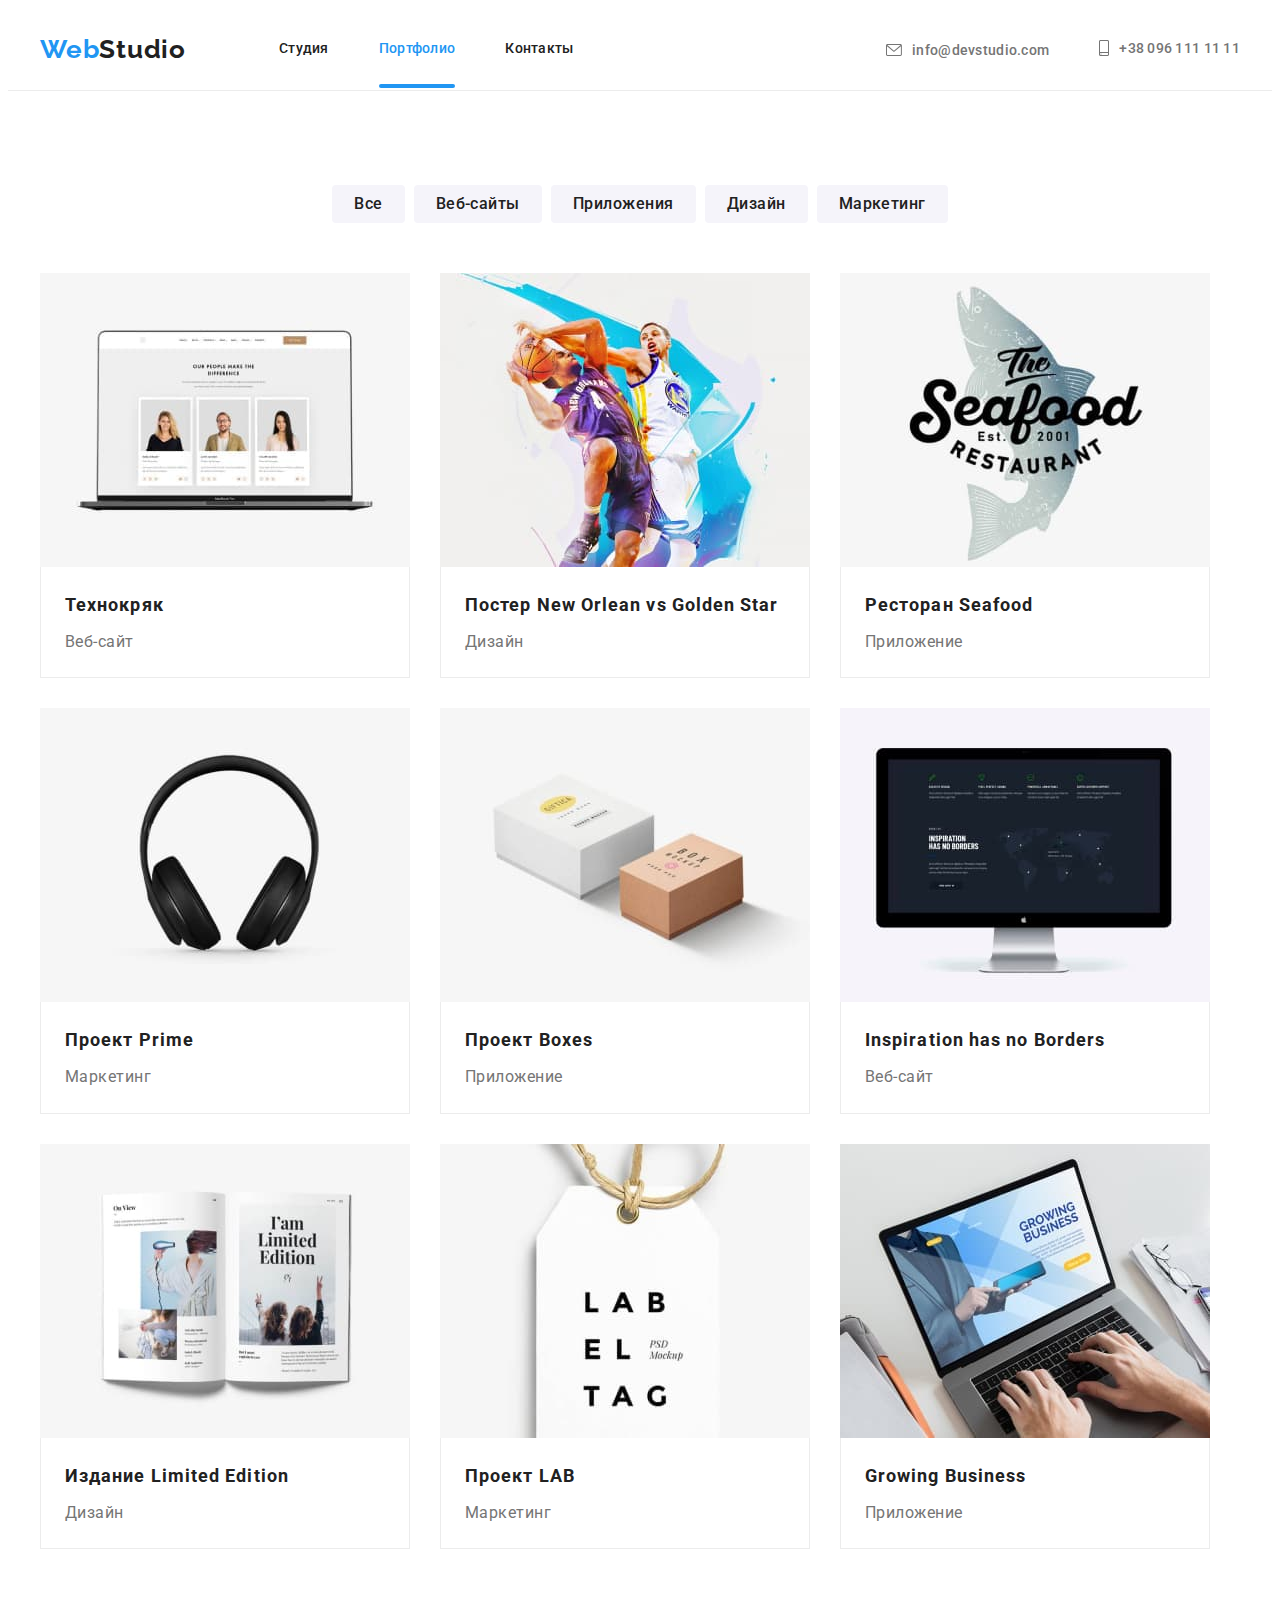
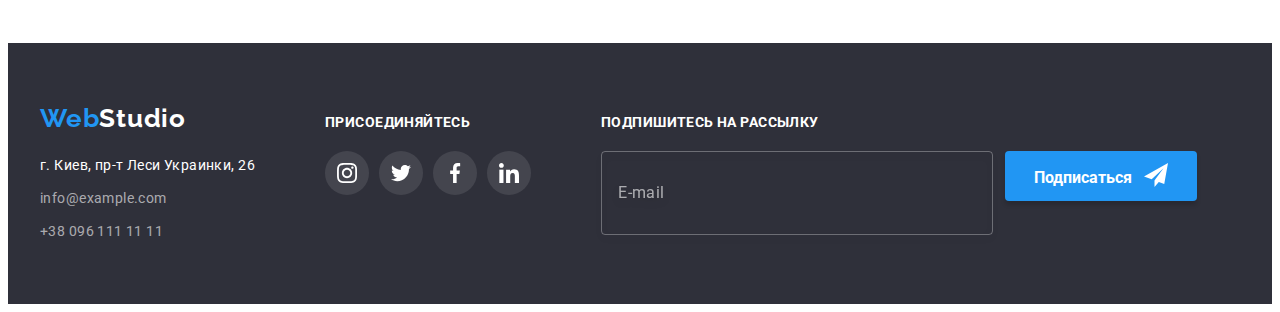
==== commit b732e94e: "portfolio footer is done" ====
--- a/portfolio.html
+++ b/portfolio.html
@@ -290,33 +290,31 @@
 
         <footer class="footer">
             <div class="container">
-                <div class="address">
-                    <a class="footer-logo link" href="WedStudio"
-                        >Web<span class="footer-studio">Studio</span>
+                <div class="address__wrap">
+                    <a class="logo link logo--margine-bottom" href="WedStudio"
+                        >Web<span class="logo--light">Studio</span>
                     </a>
-                    <address class="footer-address">
-                        <ul class="footer-list list">
-                            <li class="footer-item">
+                    <address class="address">
+                        <ul class="address__list list">
+                            <li class="address__item">
                                 <a
-                                    class="footer-addres-link link"
+                                    class="address__location link"
                                     href="https://goo.gl/maps/2mAzJmAGpDU8Xr4V7"
                                     target="_blank"
                                     rel="noopener nofollow noreferrer"
                                     >г. Киев, пр-т Леси Украинки, 26</a
                                 >
                             </li>
-
-                            <li class="footer-item">
+                            <li class="address__item">
                                 <a
-                                    class="footer-link link"
+                                    class="address__email link"
                                     href="mailto:info@devstudio.com"
                                     >info@example.com</a
                                 >
                             </li>
-
-                            <li class="footer-item">
+                            <li class="address__item">
                                 <a
-                                    class="footer-tel link"
+                                    class="address__tel link"
                                     href="tel:+380961111111"
                                     >+38 096 111 11 11</a
                                 >
@@ -325,37 +323,53 @@
                     </address>
                 </div>
 
-                <div class="join">
-                    <strong class="join-title">присоединяйтесь</strong>
-                    <ul class="join-list list">
-                        <li class="join-item">
-                            <a href="" class="join-link link">
-                                <svg class="join-icon" width="20" height="20">
+                <div class="social">
+                    <strong class="social__title">присоединяйтесь</strong>
+                    <ul class="social__list list">
+                        <li class="social__item">
+                            <a href="" class="social__link link">
+                                <svg
+                                    class="social__icon"
+                                    width="20"
+                                    height="20"
+                                >
                                     <use
                                         href="./images/icons.svg#icon-instagram"
                                     ></use>
                                 </svg>
                             </a>
                         </li>
-                        <li class="join-item">
-                            <a href="" class="join-link link"
-                                ><svg class="join-icon" width="20" height="20">
+                        <li class="social__item">
+                            <a href="" class="social__link link"
+                                ><svg
+                                    class="social__icon"
+                                    width="20"
+                                    height="20"
+                                >
                                     <use
                                         href="./images/icons.svg#icon-twitter"
                                     ></use></svg
                             ></a>
                         </li>
-                        <li class="join-item">
-                            <a href="" class="join-link link"
-                                ><svg class="join-icon" width="20" height="20">
+                        <li class="social__item">
+                            <a href="" class="social__link link"
+                                ><svg
+                                    class="social__icon"
+                                    width="20"
+                                    height="20"
+                                >
                                     <use
                                         href="./images/icons.svg#icon-facebook"
                                     ></use></svg
                             ></a>
                         </li>
-                        <li class="join-item">
-                            <a href="" class="join-link link"
-                                ><svg class="join-icon" width="20" height="20">
+                        <li class="social__item">
+                            <a href="" class="social__link link"
+                                ><svg
+                                    class="social__icon"
+                                    width="20"
+                                    height="20"
+                                >
                                     <use
                                         href="./images/icons.svg#icon-linkedin"
                                     ></use></svg
@@ -363,22 +377,21 @@
                         </li>
                     </ul>
                 </div>
-
                 <div class="subscribe">
-                    <strong class="subscribe-title"
-                        >Подпишитесь на рассылку</strong
-                    >
-                    <form class="subscribe-wrap">
+                    <strong class="subscribe__title">
+                        Подпишитесь на рассылку
+                    </strong>
+                    <form class="subscribe__wrap">
                         <input
                             type="email"
                             name="subscribe-email"
                             id="subscribe-email"
                             placeholder="E-mail"
-                            class="subscribe-input-email"
+                            class="subscribe__email-input"
                         />
-                        <button type="submit" class="subscribe-btn">
+                        <button type="submit" class="button subscribe__btn">
                             Подписаться
-                            <svg class="subscribe-icon" width="24" height="24">
+                            <svg class="subscribe__icon" width="24" height="24">
                                 <use
                                     href="./images/icons.svg#icon-icon-send"
                                 ></use>
--- a/css/styles.css
+++ b/css/styles.css
@@ -1,15 +1,3 @@
-/* logo та зсилки (якорі)  color: #2196F3 */
-/* Колір основного тексту  color: #212121; */
-/* Додатковий колір тексту color: #757575; */
-/* колір заголовоку та шрифту футера color: #ffffff;  */
-/* футер та перша секція   background: #2F303A */
-/* шрифти font-family: 'Raleway', sans-serif;
-font-family: 'Roboto', sans-serif; */
-/* * {
-    margin: 0;
-    padding: 0;
-    box-sizing: border-box;
-} */
 :root {
     --font-family-color: #212121;
     --btn-color: #ffffff;
@@ -104,6 +92,16 @@
 }
 /* ------------------------------------- */
 
+.is-hidden {
+    visibility: hidden;
+    opacity: 0;
+    pointer-events: none;
+}
+
+.no-scroll {
+    overflow: hidden;
+}
+
 /* --------------------------HEADER------------------------------------ */
 
 .header {
@@ -899,7 +897,7 @@
     padding: 40px;
 }
 
-.modal-btn-close {
+.modal__btn-close {
     position: absolute;
     top: 10px;
     right: 10px;
@@ -915,28 +913,18 @@
     border: 1px solid rgba(0, 0, 0, 0.1);
 }
 
-.modal-btn-close-icon {
+.modal__btn-icon {
     transition: fill var(---transition-hover);
 }
 
-.modal-btn-close:hover .modal-btn-close-icon,
-.modal-btn-close:focus .modal-btn-close-icon {
+.modal__btn-close:hover .modal__btn-icon,
+.modal__btn-close:focus .modal__btn-icon {
     fill: var(--btn-br-color);
 }
 
-.is-hidden {
-    visibility: hidden;
-    opacity: 0;
-    pointer-events: none;
-}
-
-.no-scroll {
-    overflow: hidden;
-}
-
 /* --------------------------------------------------------FORM----------------------------------------------- */
 
-.modal-title {
+.modal__title {
     font-weight: 700;
     font-size: 20px;
     line-height: 1.15;
@@ -947,16 +935,16 @@
     margin-bottom: 12px;
 }
 
-.modal-field {
+.modal__field {
     /* position: relative; */
     margin-bottom: 10px;
 }
 
-.input-wrap {
+.input__wrap {
     position: relative;
 }
 
-.modal-label {
+.modal__label {
     font-size: 12px;
     line-height: 1.16;
 
@@ -967,7 +955,7 @@
     margin-bottom: 4px;
 }
 
-.modal-input {
+.modal__input {
     position: relative;
 
     width: 100%;
@@ -996,16 +984,16 @@
     transition: fill var(---transition-hover);
 }
 
-.modal-input:focus-within ~ .input-icon {
+.modal__input:focus-within ~ .input-icon {
     fill: var(--accent-color);
 }
 
-.modal-input:hover,
-.modal-input:focus {
+.modal__input:hover,
+.modal__input:focus {
     border: 1px solid var(--accent-color);
 }
 
-.modal-text {
+.textarea__text {
     width: 100%;
     height: 100px;
     border: 1px solid rgba(33, 33, 33, 0.2);
@@ -1015,7 +1003,7 @@
     margin-top: 4px;
 }
 
-.modal-text::placeholder {
+.textarea__text::placeholder {
     font-family: "Roboto";
     font-style: normal;
     font-weight: 400;
@@ -1026,7 +1014,7 @@
     color: rgba(117, 117, 117, 0.5);
 }
 
-.modal-agreement-text {
+.privacy__text {
     font-size: 14px;
     line-height: 1.71;
     letter-spacing: 0.03em;
@@ -1036,9 +1024,9 @@
     align-items: center;
 }
 
-/* agreement-checkbox */
-
-.modal-agreement-text::before {
+/* privacy__checkbox */
+
+.privacy__text::before {
     content: "";
     width: 16px;
     height: 14px;
@@ -1050,20 +1038,20 @@
     transition: border-color var(---transition-hover);
 }
 
-.agreement-checkbox:checked + .modal-agreement-text::before {
+.privacy__checkbox:checked + .privacy__text::before {
     background-color: var(--accent-color);
     border: 2px solid var(--accent-color);
     background-image: url(../images/check.png);
 }
 
-.agreement-checkbox:focus + .modal-agreement-text::before,
-.agreement-checkbox:hover + .modal-agreement-text::before {
+.privacy__checkbox:focus + .privacy__text::before,
+.privacy__checkbox:hover + .privacy__text::before {
     border-color: var(--accent-color);
 }
 
-/* agreement-link */
-
-.agreement-link {
+/* privacy__link */
+
+.privacy__link {
     font-size: 14px;
     line-height: 1.71;
     letter-spacing: 0.03em;
@@ -1076,9 +1064,9 @@
     border-bottom: 1px solid var(--accent-color); /* border-bottom: 1px solid var(--accent-color); */
 }
 
-/* modal-btn */
-
-.modal-btn {
+/* modal__btn */
+
+.modal__btn {
     padding: 10px 32px;
 
     font-family: inherit;
@@ -1100,8 +1088,8 @@
         box-shadow var(---transition-hover);
 }
 
-.modal-btn:hover,
-.modal-btn:focus {
+.modal__btn:hover,
+.modal__btn:focus {
     background: #188ce8;
     box-shadow: 0px 4px 4px rgba(0, 0, 0, 0.15);
     border-radius: 4px;
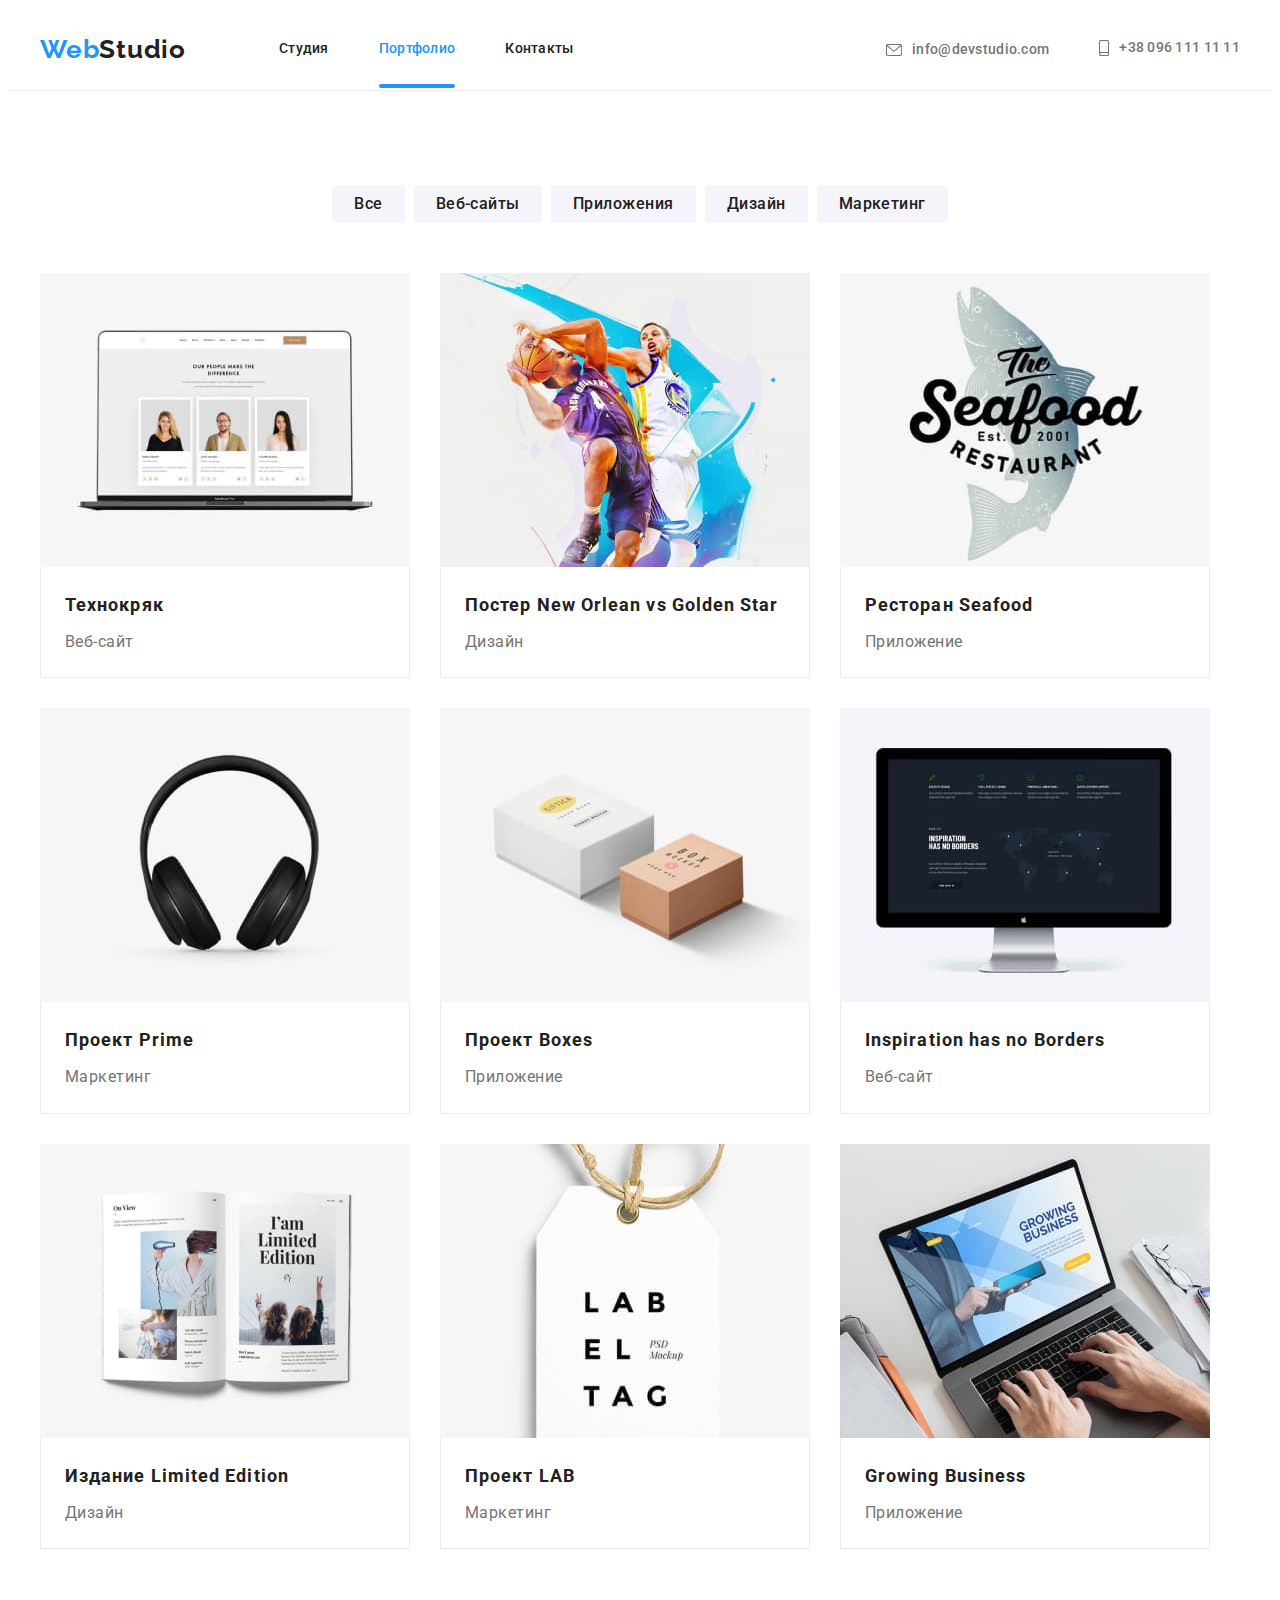
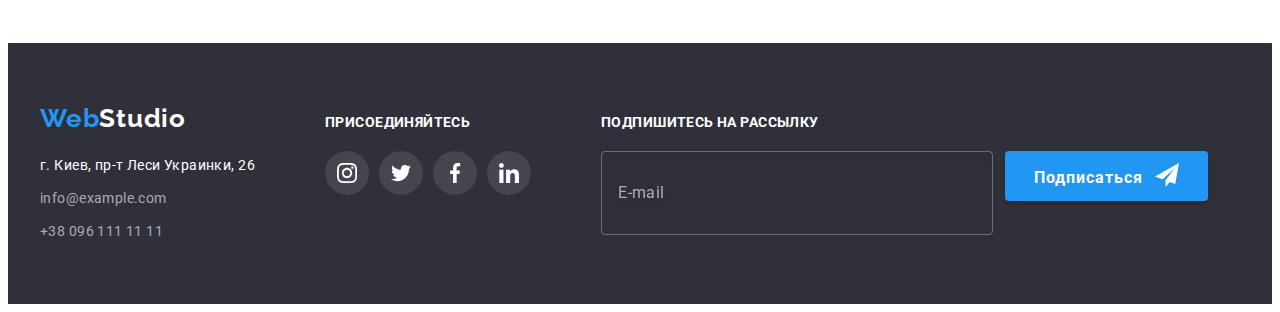
==== commit 730da84e: "Update portfolio.html" ====
--- a/portfolio.html
+++ b/portfolio.html
@@ -18,7 +18,7 @@
             crossorigin="anonymous"
             referrerpolicy="no-referrer"
         />
-        <link rel="stylesheet" href="./css/styles.css" />
+        <link rel="stylesheet" href="./css/main.min.css" />
     </head>
     <body class="portfolio-body">
         <header class="header">
@@ -83,49 +83,49 @@
         <main>
             <section class="filter section">
                 <div class="container">
-                    <h1 class="invisible-title" hidden>filter</h1>
-                    <ul class="filter-list list">
-                        <li class="filter-item">
-                            <button type="button" class="filter-btn">
+                    <h1 class="hidden" hidden>filter</h1>
+                    <ul class="filter__list list">
+                        <li class="filter__item">
+                            <button type="button" class="filter__btn">
                                 Все
                             </button>
                         </li>
 
-                        <li class="filter-item">
-                            <button type="button" class="filter-btn">
+                        <li class="filter__item">
+                            <button type="button" class="filter__btn">
                                 Веб-сайты
                             </button>
                         </li>
 
-                        <li class="filter-item">
-                            <button type="button" class="filter-btn">
+                        <li class="filter__item">
+                            <button type="button" class="filter__btn">
                                 Приложения
                             </button>
                         </li>
 
-                        <li class="filter-item">
-                            <button type="button" class="filter-btn">
+                        <li class="filter__item">
+                            <button type="button" class="filter__btn">
                                 Дизайн
                             </button>
                         </li>
 
-                        <li class="filter-item">
-                            <button type="button" class="filter-btn">
+                        <li class="filter__item">
+                            <button type="button" class="filter__btn">
                                 Маркетинг
                             </button>
                         </li>
                     </ul>
-                    <ul class="portfolio-list list">
-                        <li class="portfolio-item">
-                            <a href="" class="portfolio-link link">
-                                <div class="portfolio-top-wrap">
+                    <ul class="portfolio__list list">
+                        <li class="portfolio__item">
+                            <a href="" class="portfolio__link link">
+                                <div class="portfolio__top-wrap">
                                     <img
                                         src="./images/imgportfolio1.jpg"
                                         alt="laptop"
                                         width="370"
                                         height="294"
                                     />
-                                    <p class="portfolio-hover-text link">
+                                    <p class="portfolio__hover-text link">
                                         Ресурс предлагает комплексные
                                         предложения с разным уровнем функционала
                                         и сервисов. Все это позволит посетителю
@@ -134,151 +134,151 @@
                                     </p>
                                 </div>
 
-                                <div class="portfolio-title-text">
-                                    <h2 class="portfolio-title">Технокряк</h2>
-                                    <p class="portfolio-text">Веб-сайт</p>
-                                    <p></p>
-                                </div>
-                            </a>
-                        </li>
-
-                        <li class="portfolio-item">
-                            <a href="" class="portfolio-link link">
+                                <div class="portfolio__title-text">
+                                    <h2 class="portfolio__title">Технокряк</h2>
+                                    <p class="portfolio__text">Веб-сайт</p>
+                                    <p></p>
+                                </div>
+                            </a>
+                        </li>
+
+                        <li class="portfolio__item">
+                            <a href="" class="portfolio__link link">
                                 <img
                                     src="./images/imgportfolio2.jpg"
                                     alt="basketball"
                                     width="370"
                                     height="294"
                                 />
-                                <div class="portfolio-title-text">
-                                    <h2 class="portfolio-title">
+                                <div class="portfolio__title-text">
+                                    <h2 class="portfolio__title">
                                         Постер New Orlean vs Golden Star
                                     </h2>
-                                    <p class="portfolio-text">Дизайн</p>
-                                    <p></p>
-                                </div>
-                            </a>
-                        </li>
-
-                        <li class="portfolio-item">
-                            <a href="" class="portfolio-link link">
+                                    <p class="portfolio__text">Дизайн</p>
+                                    <p></p>
+                                </div>
+                            </a>
+                        </li>
+
+                        <li class="portfolio__item">
+                            <a href="" class="portfolio__link link">
                                 <img
                                     src="./images/imgportfolio3.jpg"
                                     alt="restaurant logo"
                                     width="370"
                                     height="294"
                                 />
-                                <div class="portfolio-title-text">
-                                    <h2 class="portfolio-title">
+                                <div class="portfolio__title-text">
+                                    <h2 class="portfolio__title">
                                         Ресторан Seafood
                                     </h2>
-                                    <p class="portfolio-text">Приложение</p>
-                                    <p></p>
-                                </div>
-                            </a>
-                        </li>
-
-                        <li class="portfolio-item">
-                            <a href="" class="portfolio-link link">
+                                    <p class="portfolio__text">Приложение</p>
+                                    <p></p>
+                                </div>
+                            </a>
+                        </li>
+
+                        <li class="portfolio__item">
+                            <a href="" class="portfolio__link link">
                                 <img
                                     src="./images/imgportfolio4.jpg"
                                     alt="headphone"
                                     width="370"
                                     height="294"
                                 />
-                                <div class="portfolio-title-text">
-                                    <h2 class="portfolio-title">
+                                <div class="portfolio__title-text">
+                                    <h2 class="portfolio__title">
                                         Проект Prime
                                     </h2>
-                                    <p class="portfolio-text">Маркетинг</p>
-                                    <p></p>
-                                </div>
-                            </a>
-                        </li>
-
-                        <li class="portfolio-item">
-                            <a href="" class="portfolio-link link">
+                                    <p class="portfolio__text">Маркетинг</p>
+                                    <p></p>
+                                </div>
+                            </a>
+                        </li>
+
+                        <li class="portfolio__item">
+                            <a href="" class="portfolio__link link">
                                 <img
                                     src="./images/imgportfolio5.jpg"
                                     alt="boxes"
                                     width="370"
                                     height="294"
                                 />
-                                <div class="portfolio-title-text">
-                                    <h2 class="portfolio-title">
+                                <div class="portfolio__title-text">
+                                    <h2 class="portfolio__title">
                                         Проект Boxes
                                     </h2>
-                                    <p class="portfolio-text">Приложение</p>
-                                    <p></p>
-                                </div>
-                            </a>
-                        </li>
-
-                        <li class="portfolio-item">
-                            <a href="" class="portfolio-link link">
+                                    <p class="portfolio__text">Приложение</p>
+                                    <p></p>
+                                </div>
+                            </a>
+                        </li>
+
+                        <li class="portfolio__item">
+                            <a href="" class="portfolio__link link">
                                 <img
                                     src="./images/imgportfolio6.jpg"
                                     alt="monitor"
                                     width="370"
                                     height="294"
                                 />
-                                <div class="portfolio-title-text">
-                                    <h2 class="portfolio-title">
+                                <div class="portfolio__title-text">
+                                    <h2 class="portfolio__title">
                                         Inspiration has no Borders
                                     </h2>
-                                    <p class="portfolio-text">Веб-сайт</p>
-                                    <p></p>
-                                </div>
-                            </a>
-                        </li>
-
-                        <li class="portfolio-item">
-                            <a href="" class="portfolio-link link">
+                                    <p class="portfolio__text">Веб-сайт</p>
+                                    <p></p>
+                                </div>
+                            </a>
+                        </li>
+
+                        <li class="portfolio__item">
+                            <a href="" class="portfolio__link link">
                                 <img
                                     src="./images/imgportfolio7.jpg"
                                     alt="journal"
                                     width="370"
                                     height="294"
                                 />
-                                <div class="portfolio-title-text">
-                                    <h2 class="portfolio-title">
+                                <div class="portfolio__title-text">
+                                    <h2 class="portfolio__title">
                                         Издание Limited Edition
                                     </h2>
-                                    <p class="portfolio-text">Дизайн</p>
-                                    <p></p>
-                                </div>
-                            </a>
-                        </li>
-
-                        <li class="portfolio-item">
-                            <a href="" class="portfolio-link link">
+                                    <p class="portfolio__text">Дизайн</p>
+                                    <p></p>
+                                </div>
+                            </a>
+                        </li>
+
+                        <li class="portfolio__item">
+                            <a href="" class="portfolio__link link">
                                 <img
                                     src="./images/imgportfolio8.jpg"
                                     alt="label"
                                     width="370"
                                     height="294"
                                 />
-                                <div class="portfolio-title-text">
-                                    <h2 class="portfolio-title">Проект LAB</h2>
-                                    <p class="portfolio-text">Маркетинг</p>
-                                    <p></p>
-                                </div>
-                            </a>
-                        </li>
-
-                        <li class="portfolio-item">
-                            <a href="" class="portfolio-link link">
+                                <div class="portfolio__title-text">
+                                    <h2 class="portfolio__title">Проект LAB</h2>
+                                    <p class="portfolio__text">Маркетинг</p>
+                                    <p></p>
+                                </div>
+                            </a>
+                        </li>
+
+                        <li class="portfolio__item">
+                            <a href="" class="portfolio__link link">
                                 <img
                                     src="./images/imgportfolio9.jpg"
                                     alt="growing business"
                                     width="370"
                                     height="294"
                                 />
-                                <div class="portfolio-title-text">
-                                    <h2 class="portfolio-title">
+                                <div class="portfolio__title-text">
+                                    <h2 class="portfolio__title">
                                         Growing Business
                                     </h2>
-                                    <p class="portfolio-text">Приложение</p>
+                                    <p class="portfolio__text">Приложение</p>
                                     <p></p>
                                 </div>
                             </a>
@@ -323,13 +323,16 @@
                     </address>
                 </div>
 
-                <div class="social">
-                    <strong class="social__title">присоединяйтесь</strong>
+                <div class="join">
+                    <strong class="join__title">присоединяйтесь</strong>
                     <ul class="social__list list">
                         <li class="social__item">
-                            <a href="" class="social__link link">
+                            <a
+                                href=""
+                                class="social__link social__link--bg-darck link"
+                            >
                                 <svg
-                                    class="social__icon"
+                                    class="social__icon social__icon--light"
                                     width="20"
                                     height="20"
                                 >
@@ -340,9 +343,11 @@
                             </a>
                         </li>
                         <li class="social__item">
-                            <a href="" class="social__link link"
+                            <a
+                                href=""
+                                class="social__link social__link--bg-darck link"
                                 ><svg
-                                    class="social__icon"
+                                    class="social__icon social__icon--light"
                                     width="20"
                                     height="20"
                                 >
@@ -352,9 +357,11 @@
                             ></a>
                         </li>
                         <li class="social__item">
-                            <a href="" class="social__link link"
+                            <a
+                                href=""
+                                class="social__link social__link--bg-darck link"
                                 ><svg
-                                    class="social__icon"
+                                    class="social__icon social__icon--light"
                                     width="20"
                                     height="20"
                                 >
@@ -364,9 +371,11 @@
                             ></a>
                         </li>
                         <li class="social__item">
-                            <a href="" class="social__link link"
+                            <a
+                                href=""
+                                class="social__link social__link--bg-darck link"
                                 ><svg
-                                    class="social__icon"
+                                    class="social__icon social__icon--light"
                                     width="20"
                                     height="20"
                                 >
@@ -389,7 +398,7 @@
                             placeholder="E-mail"
                             class="subscribe__email-input"
                         />
-                        <button type="submit" class="button subscribe__btn">
+                        <button type="submit" class="button">
                             Подписаться
                             <svg class="subscribe__icon" width="24" height="24">
                                 <use
--- a/css/main.min.css
+++ b/css/main.min.css
@@ -0,0 +1 @@
+:root{--font-family-color: #212121;--btn-color: #ffffff;--btn-br-color: #2196f3;--hero-title-color: #fff;--mine-title-color: #212121;--mine-color-text: #212121;--second-color-text: #757575;--accent-color: #2196f3;--mine-br-color: #ffffff;--second-br-color: #2f303a;--third-br-color: #e5e5e5;--border-solid-color: #ececec;--btn-color-blak: #212121;--typical-margin: 20px;--typical-secon-margine: 30px;--icon-color: #afb1b8;--second-icon-color: #ffffff;--third-icon-color: #212121;--card-shadow: 0px 2px 1px -1px rgba(0, 0, 0, 0.2), 0px 1px 1px 0px rgba(0, 0, 0, 0.14), 0px 1px 3px 0px rgba(0, 0, 0, 0.12);--second-title-color: #ffffff;---transition-hover: 250ms cubic-bezier(0.4, 0, 0.2, 1)}p,h1,h2,h3,h4,h5,h6{margin:0}ul,ol{margin:0;padding-left:0}button{cursor:pointer}img{display:block;max-width:100%;height:auto}body{font-family:"Roboto",sans-serif;color:var(--font-family-color)}.link{text-decoration:none}.list{list-style:none}.hidden{position:absolute;width:1px;height:1px;margin:-1px;border:0;padding:0;white-space:nowrap;clip-path:inset(100%);clip:rect(0 0 0 0);overflow:hidden}.button{background:var(--btn-br-color);box-shadow:0px 4px 4px rgba(0,0,0,.15);border-radius:4px;height:50px;widows:200px;padding:12px 29px;font-family:inherit;font-weight:700;font-size:16px;line-height:1.87;letter-spacing:.06em;text-align:center;color:var(--btn-color);background-color:var(--btn-br-color);margin:0 auto;display:flex;border:none;transition:background var(---transition-hover),box-shadow var(---transition-hover)}.button:hover,.button:focus{background:#188ce8;box-shadow:0px 4px 4px rgba(0,0,0,.15);border-radius:4px}.button--margin-top{margin-top:30px}.social__list{display:flex;margin-top:var(--typical-margin);justify-content:center}.social__item{width:44px;height:44px;margin-right:10px}.social__item:last-child{margin-right:0}.social__link--bg-darck{background:rgba(255,255,255,.1)}.social__link--bg-light{background-color:var(--btn-color)}.social__link{width:100%;height:100%;border-radius:50%;display:flex;align-items:center;justify-content:center;transition:background-color var(---transition-hover)}.social__link:hover,.social__link:focus{background-color:var(--btn-br-color)}.social__icon--light{fill:var(--second-icon-color)}.social__icon--dark{fill:var(--icon-color)}.social__icon{transition:fill var(---transition-hover)}.social__link:hover .social__icon,.social__link:focus .social__icon{fill:var(--btn-color)}.logo{display:block;font-family:"Raleway";font-weight:700;font-size:26px;line-height:1.19;letter-spacing:.03em;color:var(--accent-color)}.logo--margin-right{margin-right:93px}.logo--darck{color:var(--mine-title-color)}.logo--margine-bottom{margin-bottom:var(--typical-margin)}.logo--light{color:#fff}.header{border-bottom:1px solid var(--border-solid-color);background:var(--mine-br-color)}.header .container{display:flex;align-items:center}.header .nav__link{color:var(--mine-title-color);padding-top:32px;padding-bottom:32px;position:relative;transition:color var(---transition-hover)}.nav__list{display:flex;align-items:center}.nav__list .current{color:var(--accent-color)}.contacts{display:flex;margin-left:auto;align-items:baseline}.nav__list li:not(:last-child),.contacts li:not(:last-child){margin-right:50px}.nav{font-weight:500;font-size:14px;line-height:1.14;letter-spacing:.02em;color:var(--mine-title-color);background-color:var(--mine-br-color)}.nav__link.current::after{content:"";position:absolute;width:100%;height:4px;border-radius:2px;background-color:var(--accent-color);left:0;bottom:0}.contacts__mail,.contacts__tel{display:flex;align-items:center;font-weight:500;font-size:14px;line-height:1.14;letter-spacing:.02em;color:var(--second-color-text);padding:32px 0;transition:color var(---transition-hover)}.contacts__mail:hover,.contacts__mail:focus,.contacts__tel:hover,.contacts__tel:focus{color:var(--accent-color)}.nav__link:hover,.nav__link:focus{color:var(--accent-color)}.contacts__item .contacts__icon{margin-right:10px;fill:currentColor}.contacts__item:hover .contacts__icon,.contacts__item:focus .contacts__icon{fill:currentColor}.hero{max-width:1600px;margin:0 auto;background-color:#2f303a;background-image:linear-gradient(rgba(47, 48, 58, 0.4), rgba(47, 48, 58, 0.4)),url(../images/hero-img.jpg);background-repeat:no-repeat;background-position:center;background-size:cover;padding:200px 0}.hero__title{font-weight:900;font-size:44px;line-height:1.36;letter-spacing:.06em;color:var(--hero-title-color);text-align:center;text-transform:uppercase;margin-bottom:30px}.specifics{padding-top:94px}.specifics .specifics__list{display:flex;align-items:center;justify-content:space-between}.specifics__item{width:270px}.svg-wrap{height:120px;display:flex;align-items:center;justify-content:center;background:#f5f4fa;border-radius:4px;margin-bottom:30px}.specifics__svg{width:70px;height:70px}.specifics__title{font-weight:700;font-size:14px;line-height:1.14;letter-spacing:.03em;text-transform:uppercase;color:var(--mine-color-text);margin-bottom:10px}.specifics__text{font-size:14px;line-height:1.71;letter-spacing:.03em;color:var(--second-color-text)}.about{padding-top:94px;padding-bottom:94px}.about__title{font-weight:700;font-size:36px;line-height:1.16;letter-spacing:.03em;text-align:center;color:var(--mine-color-text);margin-bottom:50px}.about .about__list{display:flex;align-items:center}.about .about__item+.about__item{flex-basis:calc(33.3333333333% - 30px);margin-left:30px}.about__top-wrap{position:relative}.about__top-text{position:absolute;left:0;bottom:0;height:70px;width:100%;font-weight:700;font-size:14px;line-height:1.14;letter-spacing:.03em;text-align:center;text-transform:uppercase;background:rgba(47,48,58,.8);color:var(--second-title-color);padding:27px 0px}.team{padding-top:94px;padding-bottom:94px;background-color:#f5f4fa}.team .team__list{display:flex}.team__title{font-weight:700;font-size:36px;line-height:1.16;letter-spacing:.03em;text-align:center;color:var(--mine-title-color);margin-bottom:50px}.team .team__item:not(:last-child){margin-right:30px}.team__wrap{background-color:#fff;text-align:center;padding-top:30px;padding-bottom:30px;box-shadow:0px 1px 3px rgba(0,0,0,.12),0px 1px 1px rgba(0,0,0,.14),0px 2px 1px rgba(0,0,0,.2);border-radius:0px 0px 4px 4px}.team__title-bottom{font-weight:500;font-size:16px;line-height:1.19;letter-spacing:.03em;font-weight:500;font-size:16px;line-height:1.19;text-align:center;letter-spacing:.03em;color:var(--mine-color-text);margin-bottom:10px}.team__text{line-height:1.18;text-align:center;letter-spacing:.03em;color:var(--second-color-text);margin-bottom:16px}.client{padding-top:94px;padding-bottom:94px}.client__title{font-weight:700;font-size:36px;line-height:1.16;letter-spacing:.03em;text-align:center;color:var(--mine-title-color);margin-bottom:50px}.client__list{padding:0;margin:0;display:flex;flex-wrap:nowrap;margin-left:calc(-1*var(--typical-secon-margine));margin-top:calc(-1*var(--typical-secon-margine))}.client__list>.client__item{flex-basis:calc(16.6666666667% - var(--typical-secon-margine));margin-left:var(--typical-secon-margine);margin-top:var(--typical-secon-margine);width:170px;height:92px}.client__link{width:100%;height:100%;display:flex;align-items:center;justify-content:center;border:1px solid #afb1b8;border-radius:4px;transition:border var(---transition-hover)}.client__link:hover,.client__link:focus{border:1px solid var(--btn-br-color)}.client__icon{fill:#afb1b8;transition:fill var(---transition-hover)}.client__link:hover .client__icon,.client__link:focus .client__icon{fill:var(--btn-br-color)}.footer{background-color:#2f303a;padding:60px 0}.footer .container{display:flex;align-items:baseline}.address__list .address__item+.address__item{margin-top:9px}.address__location{font-size:14px;font-style:normal;line-height:1.71;letter-spacing:.03em;color:#fff}.address__email,.address__tel{font-style:normal;font-size:14px;line-height:1.71;letter-spacing:.03em;color:rgba(255,255,255,.6);display:block}.join{margin-left:70px}.join__title,.subscribe__title{font-family:"Roboto";font-weight:700;font-size:14px;line-height:1.14;letter-spacing:.03em;text-transform:uppercase;color:var(--second-title-color)}.subscribe{margin-left:70px}.subscribe__wrap{display:flex;margin-top:var(--typical-margin)}.subscribe__email-input{height:50px;background-color:rgba(0,0,0,0);border:1px solid rgba(255,255,255,.3);filter:drop-shadow(0px 4px 4px rgba(0, 0, 0, 0.15));border-radius:4px;margin-right:12px;padding:16px;width:358px;height:50px;font-size:16px;line-height:1.25;display:flex;align-items:center;letter-spacing:.03em;color:rgba(255,255,255,.6)}.subscribe__email-input::placeholder{font-family:"Roboto";font-style:normal;font-weight:400;font-size:16px;line-height:1.25;letter-spacing:.03em;display:flex;align-items:center;color:rgba(255,255,255,.6)}.subscribe__icon{margin-left:12px}.filter{padding-top:94px;padding-bottom:94px}.filter .filter__list{display:flex;align-items:center;justify-content:center}.filter__list{margin-bottom:50px}.filter .filter__item:not(:last-child){margin-right:9px}.filter__btn{padding:6px 22px;font-family:inherit;font-weight:500;font-size:16px;line-height:1.62;letter-spacing:.03em;text-align:center;color:var(--btn-color-blak);background:#f5f4fa;border-radius:4px;border:none;transition:background var(---transition-hover),color var(---transition-hover),box-shadow var(---transition-hover)}.filter__btn:hover,.filter__btn:focus{background:var(--btn-br-color);color:var(--btn-color);box-shadow:0px 3px 1px rgba(0,0,0,.1),0px 1px 2px rgba(0,0,0,.08),0px 2px 2px rgba(0,0,0,.12);border-radius:4px}.filter .portfolio__list{display:flex;flex-wrap:wrap}.filter .portfolio__item{margin-right:30px;margin-bottom:30px}.filter .portfolio__item:nth-child(3n){margin-right:0}.filter .portfolio__item:nth-last-child(-n+3){margin-bottom:0px}.portfolio__link{display:block}.portfolio__link:hover,.portfolio__link:focus{box-shadow:0px 1px 1px rgba(0,0,0,.12),0px 4px 4px rgba(0,0,0,.06),1px 4px 6px rgba(0,0,0,.16);transition:box-shadow var(---transition-hover)}.portfolio__top-wrap{position:relative;overflow:hidden}.portfolio__hover-text{position:absolute;top:0;font-style:normal;font-weight:400;font-size:18px;line-height:1.56;letter-spacing:.03em;padding:63px 24px;height:100%;transform:translateY(100%);transition:transform 300ms linear;color:var(--hero-title-color);background:rgba(33,150,243,.9)}.portfolio__link:hover .portfolio__hover-text,.portfolio__link:focus .portfolio__hover-text{transform:translateY(0%)}.portfolio__title-text{padding:20px 24px;border-left:1px solid var(--border-solid-color);border-right:1px solid var(--border-solid-color);border-bottom:1px solid var(--border-solid-color)}.portfolio__title{margin-bottom:4px;font-weight:700;font-size:18px;line-height:2;letter-spacing:.06em;color:var(--mine-color-text)}.portfolio__text{line-height:1.9;letter-spacing:.03em;color:var(--second-color-text)}.backdrop{width:100%;height:100%;position:fixed;left:0px;top:0px;background:rgba(0,0,0,.2);transition:visibility var(---transition-hover),opacity var(---transition-hover)}.backdrop.is-hidden .modal{transform:translate(-50%, -50%) scale(1.1) rotateX(90deg)}.modal{position:absolute;width:528px;min-height:581px;left:50%;top:50%;transform:translate(-50%, -50%) scale(1) rotateZ(0);transition:transform var(---transition-hover);background:var(--mine-br-color);box-shadow:0px 1px 3px rgba(0,0,0,.12),0px 1px 1px rgba(0,0,0,.14),0px 2px 1px rgba(0,0,0,.2);border-radius:4px;padding:40px}.modal__btn-close{position:absolute;top:10px;right:10px;height:30px;display:flex;align-items:center;justify-content:center;border-radius:50%;background:rgba(0,0,0,0);border:1px solid rgba(0,0,0,.1)}.modal__btn-icon{transition:fill var(---transition-hover)}.modal__btn-close:hover .modal__btn-icon,.modal__btn-close:focus .modal__btn-icon{fill:var(--btn-br-color)}.is-hidden{visibility:hidden;opacity:0;pointer-events:none}.no-scroll{overflow:hidden}.modal__title{font-weight:700;font-size:20px;line-height:1.15;letter-spacing:.03em;text-align:center;color:var(--mine-title-color);margin-bottom:12px}.modal__field{margin-bottom:10px}.input__wrap{position:relative}.modal__label{font-size:12px;line-height:1.16;letter-spacing:.01em;color:var(--second-color-text);margin-bottom:4px}.modal__input{position:relative;width:100%;height:40px;margin-top:4px;padding-left:42px;outline:none;border:1px solid rgba(33,33,33,.2);border-radius:4px;transition:border var(---transition-hover)}.modal__input:hover,.modal__input:focus{border:1px solid var(--accent-color)}.input__icon{position:absolute;top:50%;left:15px;fill:var(--third-icon-color);transform:translateY(-50%);transition:fill var(---transition-hover)}.modal__input:focus-within~.input__icon{fill:var(--accent-color)}.textarea__text{width:100%;height:100px;border:1px solid rgba(33,33,33,.2);border-radius:4px;resize:none;padding:12px 16px;margin-top:4px}.textarea__text::placeholder{font-family:"Roboto";font-style:normal;font-weight:400;font-size:14px;line-height:1.14;letter-spacing:.01em;color:rgba(117,117,117,.5)}.privacy__text{font-size:14px;line-height:1.71;letter-spacing:.03em;color:var(--second-color-text);display:flex;align-items:center}.privacy__text::before{content:"";width:16px;height:14px;border:2px solid var(--third-icon-color);border-radius:3px;margin-right:7px;transition:border-color var(---transition-hover)}.privacy__checkbox:checked+.privacy__text::before{background-color:var(--accent-color);border:2px solid var(--accent-color);background-image:url(../images/check.png)}.privacy__checkbox:focus+.privacy__text::before,.privacy__checkbox:hover+.privacy__text::before{border-color:var(--accent-color)}.privacy__link{font-size:14px;line-height:1.71;letter-spacing:.03em;margin-left:4px;color:var(--accent-color);display:inline-block;padding:0px;line-height:initial;border-bottom:1px solid var(--accent-color)}.container{width:1200px;margin:0 auto;padding-left:15px;padding-right:15px}/*# sourceMappingURL=main.min.css.map */